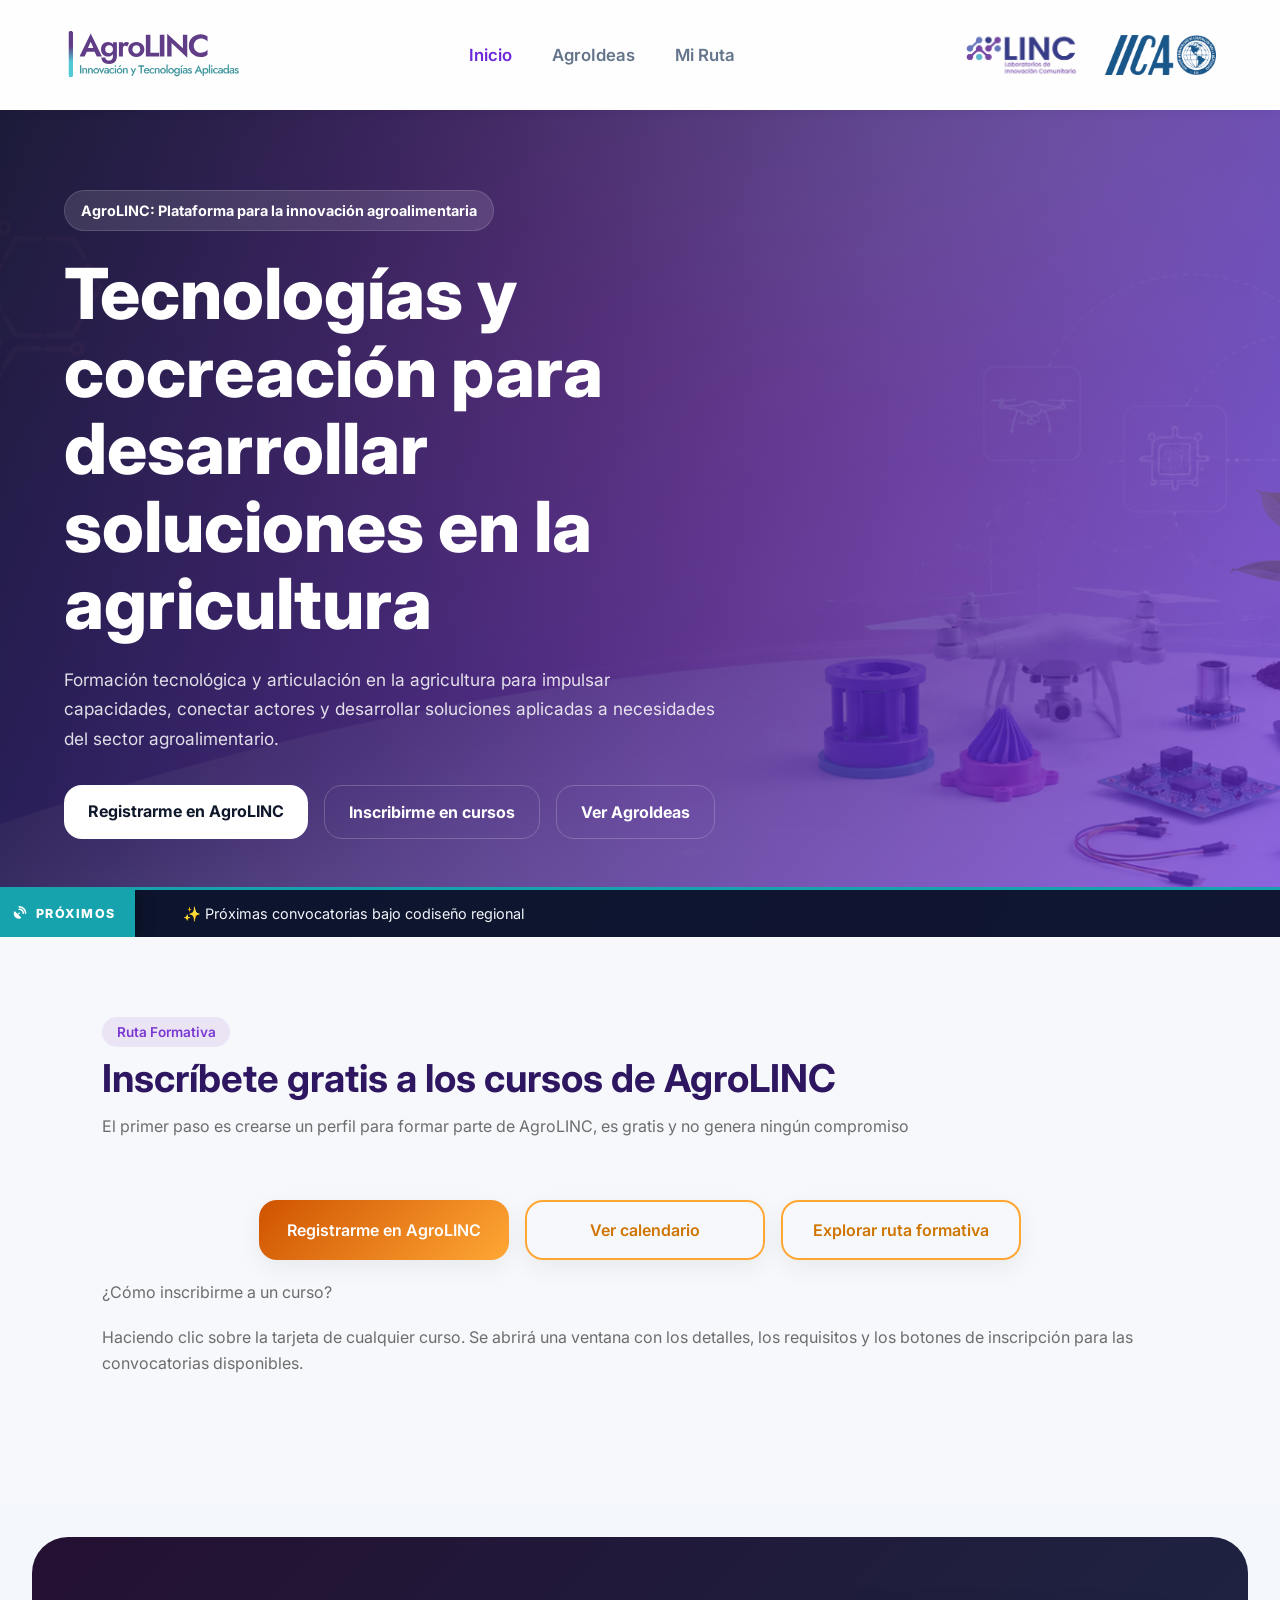
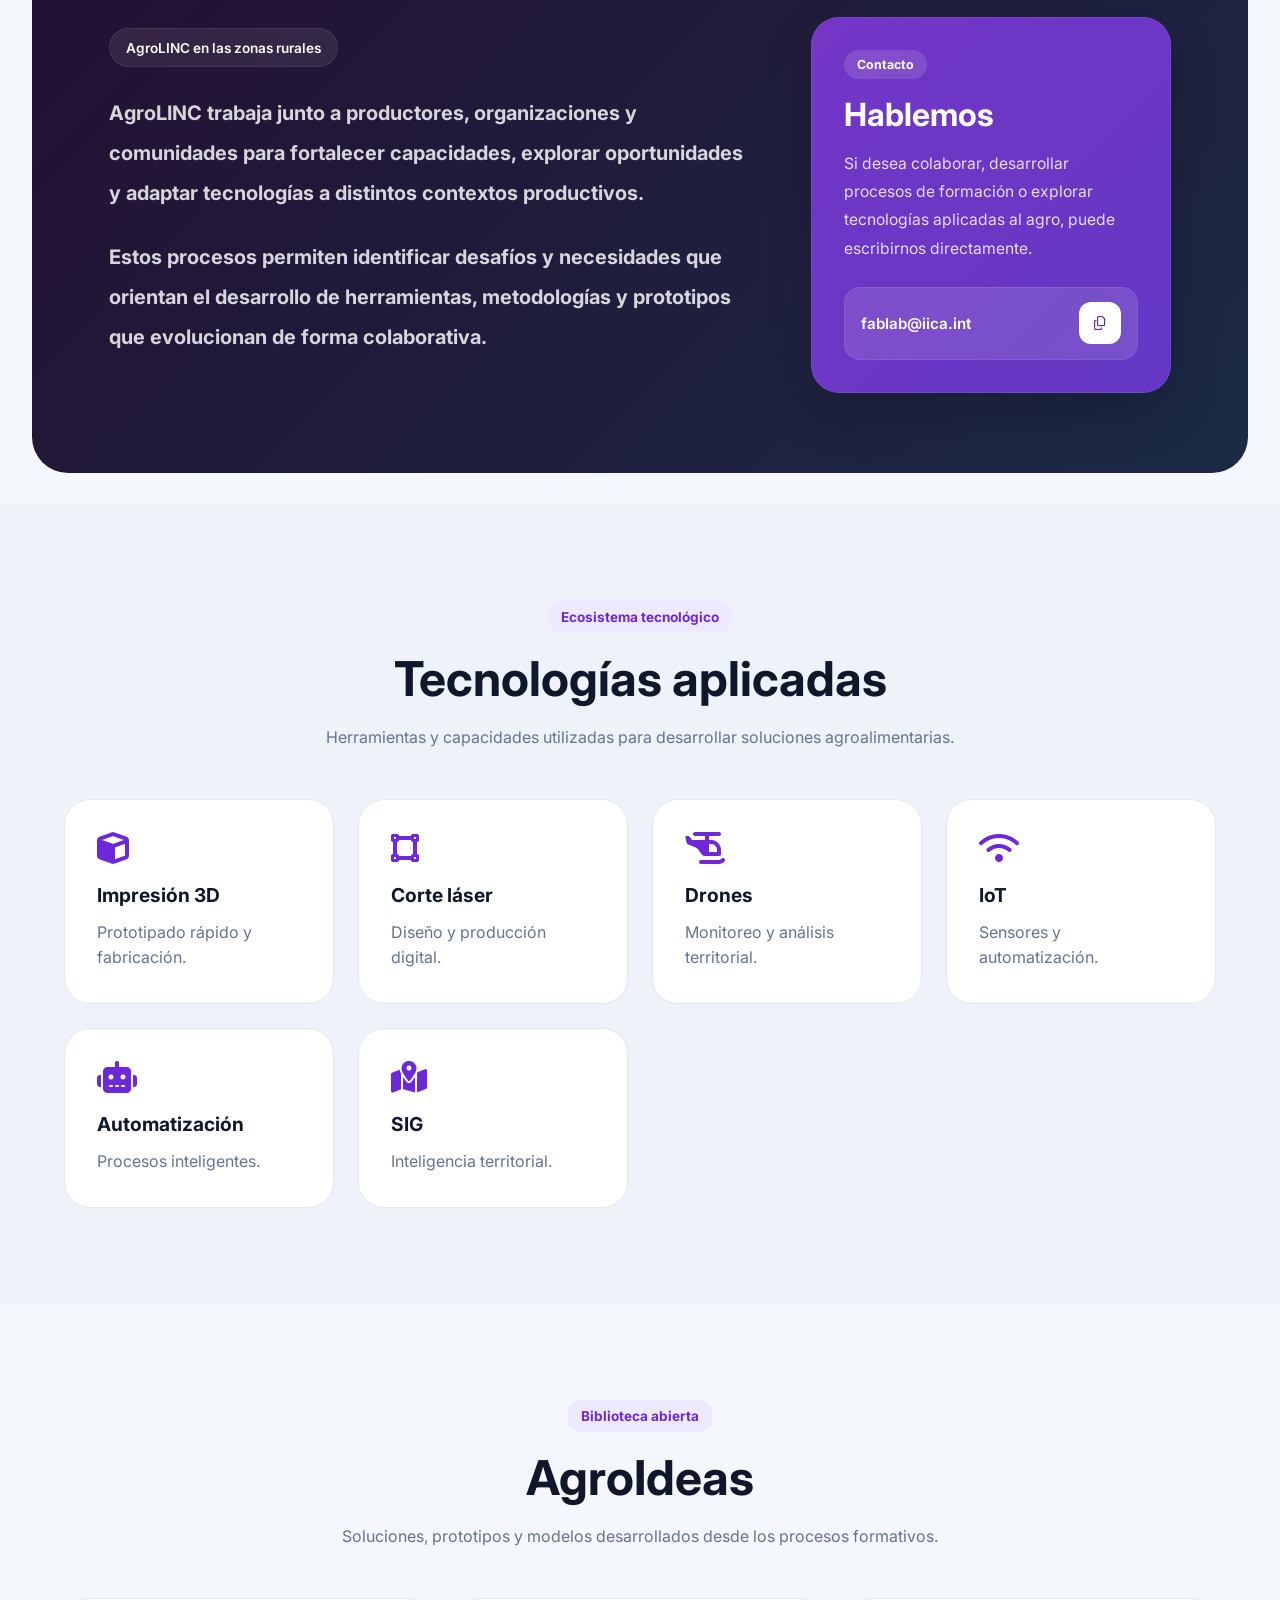
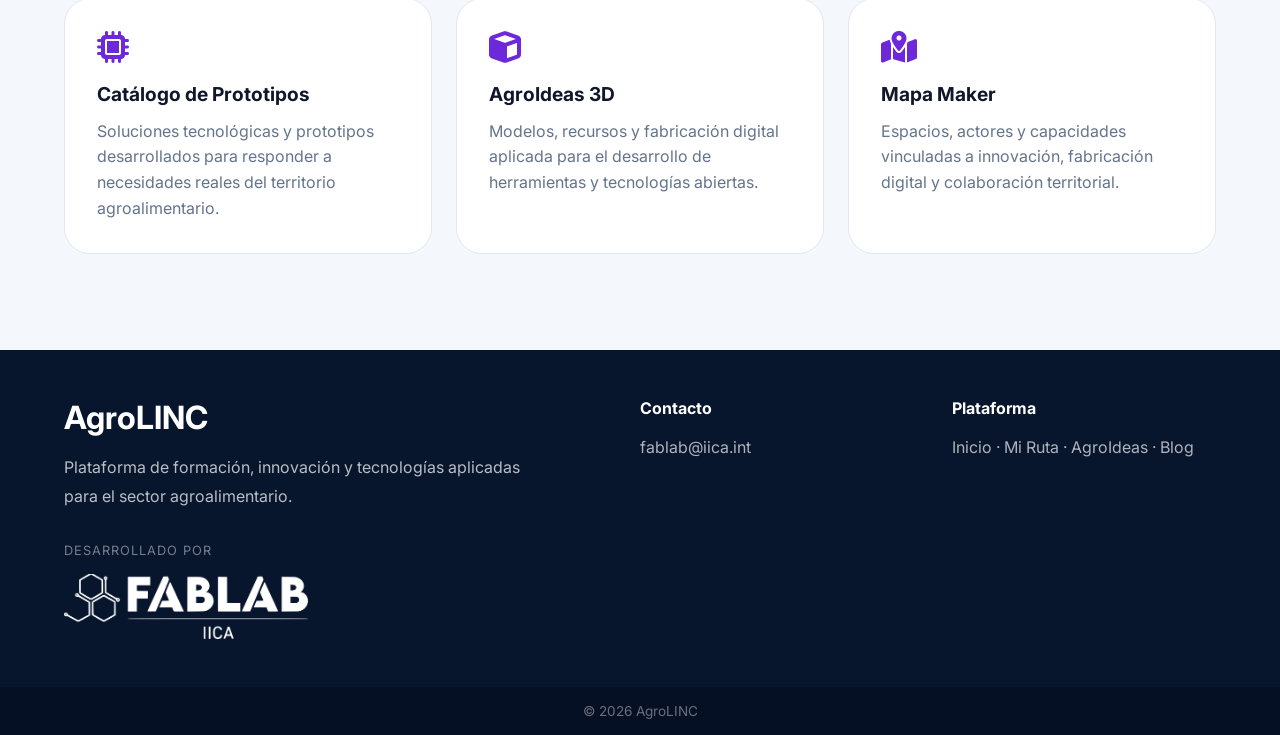
==== index.html @ a11ca74d "Add files via upload" ====
<!DOCTYPE html>
<html lang="es">
  <head>
    <meta charset="UTF-8" />
    <meta name="viewport" content="width=device-width, initial-scale=1.0" />
    
    <title>AgroLINC | Plataforma de Innovación y Tecnologías Aplicadas – IICA</title>
    <meta name="description" content="AgroLINC es una plataforma enfocada en innovación, agricultura digital y gestión del conocimiento para el sector agroalimentario.">
    <link rel="canonical" href="https://fablabiica.github.io/AgroLINC/">
  
    <script type="application/ld+json">
    {
      "@context": "https://schema.org",
      "@type": "WebSite",
      "name": "AgroLINC",
      "alternateName": ["AgroLINC IICA", "Agrolinc"],
      "url": "https://fablabiica.github.io/AgroLINC/"
    }
    </script>
  
    <script type="application/ld+json">
    {
      "@context": "https://schema.org",
      "@type": "Organization",
      "name": "AgroLINC",
      "url": "https://fablabiica.github.io/AgroLINC/",
      "logo": "https://fablabiica.github.io/AgroLINC/assets/icons/favicon-512.png",
      "description": "Plataforma de Innovación y Agricultura Digital"
    }
    </script>
  
    <link rel="icon" href="./favicon.ico" sizes="any">
    <link rel="shortcut icon" href="./favicon.ico" type="image/x-icon">
    
    <link rel="icon" type="image/png" sizes="48x48" href="./assets/icons/favicon-192.png"> 
    <link rel="icon" type="image/png" sizes="192x192" href="./assets/icons/favicon-192.png">
    <link rel="icon" type="image/png" sizes="512x512" href="./assets/icons/favicon-512.png">
    <link rel="icon" type="image/svg+xml" href="./assets/icons/favicon.svg">
    
    <link rel="manifest" href="./manifest.json" />
    <meta name="application-name" content="AgroLINC">
    <meta itemprop="name" content="AgroLINC">
  
    <meta property="og:site_name" content="AgroLINC">
    <meta property="og:title" content="AgroLINC | Innovación y Tecnologías Aplicadas">
    <meta property="og:description" content="Plataforma para fortalecer capacidades e impulsar innovación agrícola.">
    <meta property="og:url" content="https://fablabiica.github.io/AgroLINC/">
    <meta property="og:type" content="website">
    
    <meta property="og:image" content="https://fablabiica.github.io/AgroLINC/assets/images/agrolinc.png">
    <meta property="og:image:type" content="image/png">
    <meta property="og:image:width" content="1200">
    <meta property="og:image:height" content="630">
  
    <link rel="preconnect" href="https://fonts.googleapis.com">
    <link rel="preconnect" href="https://fonts.gstatic.com" crossorigin>
    <link href="https://fonts.googleapis.com/css2?family=Inter:wght@400;500;600;700;800&display=swap" rel="stylesheet" />
    <link rel="stylesheet" href="https://cdnjs.cloudflare.com/ajax/libs/font-awesome/6.5.1/css/all.min.css" />
    <link rel="stylesheet" href="css/index.css" />
  </head>

<body>




<!-- HEADER -->
<header class="topbar">

  <div class="logo-wrap">
    <img
      src="assets/images/agrolinc.svg"
      alt="AgroLINC"
      class="institution-logo agrolinc-logo"
    >
  </div>

  <button class="menu-toggle" id="menuToggle" aria-label="Abrir menú">
    <span></span>
    <span></span>
    <span></span>
  </button>

  <nav class="nav" id="mainNav">
    <a href="#" class="active">Inicio</a>
    <a href="./agroideas.html">AgroIdeas</a>
    <a href="./ruta.html" >Mi Ruta</a>
    
  </nav>

  <div class="institution-right">
    <a href="https://www.micitt.go.cr/micitt/laboratorios-de-innovacion-comunitaria" target="_blank" rel="noopener noreferrer">
      <img
        src="assets/images/micitt.png"
        alt="Laboratorios LINC"
        class="institution-logo linc-logo"
      >
    </a>
    <a href="https://iica.int/es/" target="_blank" rel="noopener noreferrer">
      <img
        src="assets/images/iica-azul.png"
        alt="IICA"
        class="institution-logo iica-logo"
      >
    </a>
    
  </div>

</header>
  <!-- HERO -->
  <section class="hero">
  
    <div class="hero-overlay"></div>
  
    <div class="hero-grid">
  
      <div class="hero-content">
        <span class="hero-tag">
          AgroLINC: Plataforma para la innovación agroalimentaria
        </span>
        <h1>
          Tecnologías y cocreación para desarrollar soluciones en la agricultura
        </h1>
        <p>
          Formación tecnológica y articulación en la agricultura para impulsar capacidades, conectar actores y desarrollar soluciones aplicadas a necesidades del sector agroalimentario.
        </p>
  
        <div class="hero-actions">
          <a href="https://forms.gle/3hsVm6HF35N531JG7" class="primary-btn">
            Registrarme en AgroLINC
          </a>
          <a href="#Inscripcion" class="secondary-btn">
            Inscribirme en cursos
          </a>
          <a href="./agroideas.html" class="secondary-btn">
            Ver AgroIdeas
          </a>
        </div>
      </div>
  
      <div class="hero-panel" id="kpiContainer">
        </div>
  
    </div> 
    <div class="courses-ticker-wrap">
     <!-- Reemplaza el ticker-title viejo por este -->
      <div class="ticker-title">
        <i class="fa-solid fa-satellite-dish fa-pulse"></i> <span>Próximos</span>
      </div>
      <div class="ticker-track" id="tickerTrack">
        </div>
    </div>
  
  </section> 

  
 <!-- =========================================
     RUTA FORMATIVA | AgroLINC
========================================= -->

<section class="learning-path">

  <div class="path-header" id="Inscripcion">

    <span class="section-tag">
      Ruta Formativa
    </span>

    <h2>
      Inscríbete gratis a los cursos de AgroLINC
    </h2>

    <p>
      El primer paso es crearse un perfil para formar parte de AgroLINC, es gratis y no genera ningún compromiso
    </p>

    
<br>
<div class="acciones">
  <a
    href="https://forms.gle/3hsVm6HF35N531JG7"
    class="agrolinc-card-link agrolinc-card-link--principal"
    target="_blank"
  >
    Registrarme en AgroLINC
  </a>

  <a
    href="#"
    id="btnCalendario"
    data-img="assets/images/calendario.jpg"
    class="agrolinc-card-link"
  >
    Ver calendario
  </a>

  <a
    href="#"
    id="btnRuta"
    data-img="assets/images/ruta.jpg"
    class="agrolinc-card-link"
  >
    Explorar ruta formativa
  </a>
</div>
    <br>
    <p>
      ¿Cómo inscribirme a un curso? 
    </p>

    <br>

    <p>
      Haciendo clic sobre la tarjeta de cualquier curso. Se abrirá una ventana con los detalles, los requisitos y los botones de inscripción para las convocatorias disponibles.
    </p>

  </div>

  <!-- GRID -->
  <div
    class="path-grid"
    id="pathGrid"
  ></div>

</section>

<!-- =========================================
     MODAL
========================================= -->

<div
  class="course-modal"
  id="courseModal"
>

  <div class="modal-overlay"></div>

  <div class="modal-content">

    <button
      class="modal-close"
      id="closeModal"
    >
      <i class="fa-solid fa-xmark"></i>
    </button>

    <span
      class="modal-stage"
      id="modalStage"
    >
      Etapa 1
    </span>

    <h3 id="modalTitle">
      Curso
    </h3>

    <p
      class="modal-description"
      id="modalDescription"
    >
      Descripción del curso
    </p>

  </div>

</div>
  <!-- CONEXIÓN -->

  <div class="routes-connection">

    <div class="connection-layout">
  
      <!-- TEXTO -->
      <div class="connection-content">
  
        <span class="connection-badge">
          AgroLINC en las zonas rurales
        </span>
  
        <h2>
          AgroLINC trabaja junto a productores,
          organizaciones y comunidades para
          fortalecer capacidades, explorar
          oportunidades y adaptar tecnologías
          a distintos contextos productivos.
        </h2>
  
        <h2>
          Estos procesos permiten identificar
          desafíos y necesidades que orientan
          el desarrollo de herramientas,
          metodologías y prototipos que
          evolucionan de forma colaborativa.
        </h2>
  
      </div>
  
      <!-- CONTACTO -->
      <div class="contact-card">
  
        <span class="contact-label">
          Contacto
        </span>
  
        <h3>
          Hablemos
        </h3>
  
        <p>
          Si desea colaborar, desarrollar
          procesos de formación o explorar
          tecnologías aplicadas al agro,
          puede escribirnos directamente.
        </p>
  
        <div class="copy-mail">
  
          <span id="mailText">
            fablab@iica.int
          </span>
  
          <button
            class="copy-btn"
            id="copyBtn"
          >
            <i class="fa-regular fa-copy"></i>
          </button>
  
        </div>
  
      </div>
  
    </div>
  
  </div>

</section>

  <!-- TECNOLOGIAS -->
  <section class="section alt-section">

    <div class="section-title">

      <span class="section-badge">
        Ecosistema tecnológico
      </span>

      <h2>
        Tecnologías aplicadas
      </h2>

      <p>
        Herramientas y capacidades utilizadas para
        desarrollar soluciones agroalimentarias.
      </p>

    </div>

    <div class="tech-grid">

      <div class="tech-card">

        <i class="fa-solid fa-cube"></i>

        <h4>Impresión 3D</h4>

        <p>
          Prototipado rápido y fabricación.
        </p>

      </div>

      <div class="tech-card">

        <i class="fa-solid fa-vector-square"></i>

        <h4>Corte láser</h4>

        <p>
          Diseño y producción digital.
        </p>

      </div>

      <div class="tech-card">

        <i class="fa-solid fa-helicopter"></i>

        <h4>Drones</h4>

        <p>
          Monitoreo y análisis territorial.
        </p>

      </div>

      <div class="tech-card">

        <i class="fa-solid fa-wifi"></i>

        <h4>IoT</h4>

        <p>
          Sensores y automatización.
        </p>

      </div>

      <div class="tech-card">

        <i class="fa-solid fa-robot"></i>

        <h4>Automatización</h4>

        <p>
          Procesos inteligentes.
        </p>

      </div>

      <div class="tech-card">

        <i class="fa-solid fa-map-location-dot"></i>

        <h4>SIG</h4>

        <p>
          Inteligencia territorial.
        </p>

      </div>

    </div>

  </section>

  <!-- AGROIDEAS -->
  <section class="section" id="ideas">

    <div class="section-title">

      <span class="section-badge">
        Biblioteca abierta
      </span>

      <h2>
        AgroIdeas
      </h2>

      <p>
        Soluciones, prototipos y modelos
        desarrollados desde los procesos formativos.
      </p>

    </div>

    

    <div class="tech-grid">

      <div class="tech-card">

        <i class="fa-solid fa-microchip"></i>
  
        <h4>Catálogo de Prototipos</h4>
  
        <p>
          Soluciones tecnológicas y prototipos desarrollados para responder a necesidades reales del territorio agroalimentario.
        </p>
  
      </div>

      <div class="tech-grid">

        <div class="tech-card">
  
          <i class="fa-solid fa-cube"></i>
    
          <h4>AgroIdeas 3D</h4>
    
          <p>
            Modelos, recursos y fabricación digital aplicada para el desarrollo de herramientas y tecnologías abiertas.
          </p>
    
        </div>
  
      </div>

      <div class="tech-grid">

        <div class="tech-card">
  
          <i class="fa-solid fa-map-location-dot"></i>
    
          <h4>Mapa Maker</h4>
    
          <p>
            Espacios, actores y capacidades vinculadas a innovación, fabricación digital y colaboración territorial.
          </p>
    
        </div>
  
      </div>

    </div>

  </section>

  <!-- TERRITORIO -->
  <!-- <section class="section alt-section" id="territorio">

    <div class="territory-box">

      <div class="territory-content">

        <span class="section-badge">
          Territorio conectado
        </span>

        <h2>
          Innovación conectada
          al territorio
        </h2>

        <p>
          AgroLINC integra formación,
          tecnología y oportunidades
          reales para fortalecer capacidades
          locales y procesos de innovación.
        </p>

      </div>

      <div class="territory-visual">

        <div class="node node-1"></div>
        <div class="node node-2"></div>
        <div class="node node-3"></div>

      </div>

    </div>

  </section> -->

  <!-- FOOTER -->
  <footer class="footer">

    <div class="footer-brand">
  
      <h3>
        AgroLINC
      </h3>
  
      <p>
        Plataforma de formación, innovación y tecnologías aplicadas para el sector agroalimentario.
      </p>
  
      <div class="footer-institution">
  
        <span>
          Desarrollado por
        </span>
  
        <div class="footer-logos">
  
          <img style="height: 65px;"
            src="assets/images/fablab.png"
            alt="FabLab"
          >
  
          
  
        </div>
  
      </div>
  
    </div>
  
    <div class="footer-col">
  
      <strong>
        Contacto
      </strong>
  
      <p>
        fablab@iica.int
      </p>
  
    </div>
  
    <div class="footer-col">
  
      <strong>
        Plataforma
      </strong>
  
      <p>
        Inicio · Mi Ruta · AgroIdeas · Blog
      </p>
  
    </div>
  
  </footer>
  
  <div class="footer-bottom">
  
    © 2026 AgroLINC
  
  </div>
  <script src="js/data.js"></script>
  <script src="js/index.js"></script>
</body>
</html>
---- css/index.css ----
/* =========================================================
   1. ROOT, RESETS & VARIABLES GLOBALES
========================================================= */
:root {
  --primary: #6d28d9;
  --primary-dark: #581c87;
  --accent: #06b6d4;
  --success: #10b981;
  --bg: #f4f7fb;
  --surface: #ffffff;
  --surface-2: #f8fafc;
  --text: #0f172a;
  --muted: #64748b;
  --border: #e2e8f0;
  --shadow: 0 10px 30px rgba(15, 23, 42, .06);
}

* {
  margin: 0;
  padding: 0;
  box-sizing: border-box;
}

html {
  scroll-behavior: smooth;
  scroll-padding-top: 7rem; 
  /* overflow-x: hidden; */
}

body {
  font-family: 'Inter', sans-serif;
  background: var(--bg);
  color: var(--text);
  /* overflow-x: hidden; */
}

img {
  max-width: 100%;
  display: block;
}

button, input, select, textarea {
  font-family: inherit;
}

/* =========================================================
   2. COMPONENTES ESTRUCTURALES Y BOTONES
========================================================= */
.section {
  padding: 6rem 5%;
}

.alt-section {
  background: #eef3fa;
}

.section-title {
  max-width: 760px;
  margin: 0 auto 3rem;
  text-align: center;
}

.section-title h2 {
  font-size: 3rem;
  margin-bottom: 1rem;
}

.section-title p {
  color: var(--muted);
  line-height: 1.7;
}

.section-badge {
  display: inline-block;
  background: #ede9fe;
  color: var(--primary);
  padding: .5rem .9rem;
  border-radius: 999px;
  font-size: .85rem;
  font-weight: 700;
  margin-bottom: 1rem;
}

.section-tag {
  display: inline-flex;
  align-items: center;
  gap: .5rem;
  padding: .45rem .9rem;
  border-radius: 999px;
  background: rgba(115, 54, 185, .1);
  color: #7a38d1;
  font-size: .85rem;
  font-weight: 600;
}

.primary-btn, .secondary-btn {
  text-decoration: none;
  padding: 1rem 1.5rem;
  border-radius: 18px;
  font-weight: 700;
  transition: .25s ease;
  border: none;
  cursor: pointer;
}

.primary-btn {
  background: white;
  color: var(--text);
}

.secondary-btn {
  border: 1px solid rgba(255, 255, 255, .2);
  color: white;
}

.primary-btn:hover, .secondary-btn:hover {
  transform: translateY(-3px);
}

.acciones {
  display: flex;
  flex-wrap: wrap;
  gap: 16px;
  justify-content: center;
  margin-top: 40px;
}

.agrolinc-card-link {
  display: inline-flex;
  align-items: center;
  justify-content: center;
  min-width: 240px;
  padding: 18px 28px;
  background: transparent;
  color: #cf7500;
  text-decoration: none;
  font-weight: 600;
  border-radius: 18px;
  border: 2px solid #ffa735;
  box-shadow: 0 8px 24px rgba(0,0,0,.06);
  transition: transform .2s ease, box-shadow .2s ease, border-color .2s ease;
}

.agrolinc-card-link:hover {
  transform: translateY(-3px);
  box-shadow: 0 14px 34px rgba(88,28,135,.14);
  border-color: #cf5300;
}

.agrolinc-card-link--principal {
  background: linear-gradient(135deg, #cf5300, #ffa735);
  color: white;
  border: none;
}

.agrolinc-card-link--principal:hover {
  box-shadow: 0 18px 40px rgba(88,28,135,.28);
}

/* =========================================================
   3. BARRA INSTITUCIONAL Y NAVEGACIÓN EN CABECERA
========================================================= */
.institution-bar {
  height: 57px;
  background: rgba(255,255,255,.96);
  border-bottom: 1px solid rgba(15,23,42,.08);
  display: flex;
  justify-content: flex-end;
  align-items: center;
  padding: 0 5%;
}



/* =========================================================
   TOPBAR STICKY (NAVEGACIÓN FIJA)
========================================================= */
.topbar {
  position: sticky;
  top: 0;
  z-index: 500;
  height: 110px;
  display: flex;
  justify-content: space-between;
  align-items: center;
  padding: 0 5%;
  background: rgba(255, 255, 255, 0.88);
  backdrop-filter: blur(18px);
  -webkit-backdrop-filter: blur(18px); /* Soporte para Safari */
  box-shadow: 0 2px 10px rgba(0,0,0,0.05);
}

.logo-wrap {
  display: flex;
  align-items: center;
  gap: 1rem;
}

.institution-logo {
  height: auto;
  max-height: 55px; 
  object-fit: contain;
  opacity: .9;
  transition: .25s;
}

.institution-logo:hover { opacity: 1; }
.agrolinc-logo { max-height: 65px; }
.linc-logo { max-height: 67px; }
.iica-logo { max-height: 40px; }

.institution-right {
  display: flex;
  align-items: center;
  gap: 1.5rem;
}

.institution-divider {
  width: 1px;
  height: 35px;
  background-color: #cbd5e1;
}

.nav {
  display: flex;
  gap: 2.5rem;
}

.nav a {
  text-decoration: none;
  color: #64748b;
  font-weight: 600;
  font-size: 1.05rem;
  transition: .25s;
}

.nav a:hover, .nav a.active {
  color: #6d28d9;
}

.menu-toggle {
  display: none;
  flex-direction: column;
  justify-content: space-between;
  width: 30px;
  height: 21px;
  background: transparent;
  border: none;
  cursor: pointer;
  padding: 0;
  z-index: 600;
}

.menu-toggle span {
  width: 100%;
  height: 3px;
  background-color: #1e293b;
  border-radius: 4px;
  transition: all 0.3s ease;
}

.menu-toggle.open span:nth-child(1) { transform: translateY(9px) rotate(45deg); }
.menu-toggle.open span:nth-child(2) { opacity: 0; }
.menu-toggle.open span:nth-child(3) { transform: translateY(-9px) rotate(-45deg); }

/* =========================================================
   4. SECCIÓN HERO (PORTADA PRINCIPAL Y DINAMISMOS)
========================================================= */
.hero, .dashboard-hero {
  position: relative;
  overflow: hidden;
  background-image: url("../assets/images/hero.png");
  background-size: cover;
  background-position: center;
}

.hero-overlay, .dashboard-overlay {
  position: absolute;
  inset: 0;
  background: linear-gradient(120deg, rgba(15, 23, 42, .88), rgba(109, 40, 217, .68));
}

.hero {
  min-height: 85vh;
  display: flex;
  flex-direction: column; 
  justify-content: center;
  padding: 5rem 5% 0 5%; 
}

.hero-grid {
  position: relative;
  z-index: 2;
  width: 100%;
  display: grid;
  grid-template-columns: 1.2fr .8fr;
  gap: 4rem;
  align-items: center;
  flex: 1; 
  padding-bottom: 3rem;
}

.hero-content {
  position: relative;
  z-index: 2;
}

.hero-tag {
  display: inline-flex;
  align-items: center;
  padding: .7rem 1rem;
  border-radius: 999px;
  background: rgba(255, 255, 255, .12);
  border: 1px solid rgba(255, 255, 255, .14);
  color: white;
  font-size: .9rem;
  font-weight: 700;
  margin-bottom: 1.5rem;
}

.hero h1 {
  font-size: clamp(2.2rem, 5.5vw, 4.5rem);
  line-height: 1.1;
  margin-bottom: 1.4rem;
  color: white;
  font-weight: 800;
}

.hero p {
  color: rgba(255, 255, 255, .85);
  font-size: 1.08rem;
  line-height: 1.7;
  max-width: 700px;
}

.hero-actions {
  display: flex;
  gap: 1rem;
  margin-top: 2rem;
}

/* KPIs Interactivos (Hero Panel) - Efecto Cascada */
.hero-panel {
  position: relative;
  z-index: 2;
  display: flex;
  flex-direction: column;
  gap: 1.2rem;
}

.metric-card {
  display: flex;
  align-items: center;
  gap: 1rem;
  padding: 1.4rem;
  border-radius: 24px;
  background: rgba(255, 255, 255, .12);
  backdrop-filter: blur(14px);
  border: 1px solid rgba(255, 255, 255, .14);
  animation: kpiFadeUp 0.6s cubic-bezier(0.16, 1, 0.3, 1) both;
  transition: transform 0.4s cubic-bezier(0.175, 0.885, 0.32, 1.275), box-shadow 0.4s ease, background-color 0.3s ease;
  cursor: default;
}

.hero-panel .metric-card:nth-child(1) { animation-delay: 0.2s; }
.hero-panel .metric-card:nth-child(2) { animation-delay: 0.4s; }
.hero-panel .metric-card:nth-child(3) { animation-delay: 0.6s; }
.hero-panel .metric-card:nth-child(4) { animation-delay: 0.8s; }
.hero-panel .metric-card:nth-child(5) { animation-delay: 1.0s; }
.hero-panel .metric-card:nth-child(6) { animation-delay: 1.2s; }

.metric-card:hover {
  transform: translateY(-6px) scale(1.03);
  background-color: rgba(255, 255, 255, 0.2);
  box-shadow: 0 15px 35px rgba(0, 0, 0, 0.25), 0 0 15px rgba(17, 199, 199, 0.3);
}

.metric-icon {
  width: 58px;
  height: 58px;
  border-radius: 18px;
  background: linear-gradient(135deg, rgba(255, 255, 255, .2), rgba(255, 255, 255, .08));
  display: flex;
  align-items: center;
  justify-content: center;
  color: white;
  font-size: 1.3rem;
  transition: transform 0.35s cubic-bezier(0.175, 0.885, 0.32, 1.275);
}

.metric-card:hover .metric-icon {
  transform: scale(1.15) rotate(5deg);
}

.metric-card strong {
  display: block;
  color: white;
  font-size: 1.8rem;
}

.metric-card span {
  color: rgba(255, 255, 255, .8);
}

@keyframes kpiFadeUp {
  from { 
    opacity: 0; 
    transform: translateY(25px);
  }
  to { 
    opacity: 1; 
    transform: translateY(0); 
  }
}

/* =========================================================
   5. FRANJA MÓVIL DE CONVOCATORIAS (TICKER)
========================================================= */
.courses-ticker-wrap {
  width: auto;
  margin-left: -6%;           
  margin-right: -6%;          
  margin-top: auto;             
  background: rgba(11, 19, 43, 0.96);
  backdrop-filter: blur(10px);
  border-top: 3px solid #17a3ad;
  height: 50px;
  display: flex;
  align-items: center;
  overflow: hidden;
  z-index: 30;
  position: relative; 
}

.ticker-title {
  background: #17a3ad;
  color: #ffffff;
  padding: 0 1.2rem;
  height: 100%;
  display: flex;
  align-items: center;
  gap: 0.5rem;                  
  font-weight: 800;
  font-size: 0.78rem;
  text-transform: uppercase;
  letter-spacing: 1.5px;
  z-index: 40;
  box-shadow: 4px 0 15px rgba(0, 0, 0, 0.3);
  white-space: nowrap;
}

.ticker-action-btn {
  margin-left: 0.8rem;
  background: rgba(17, 199, 199, 0.15);
  border: 1px solid #17a3ad;
  color: #17a3ad;
  padding: 0.2rem 0.6rem;
  border-radius: 6px;
  font-size: 0.7rem;
  font-weight: 700;
  text-decoration: none;
  transition: all 0.2s ease;
}

.ticker-action-btn:hover {
  background: #17a3ad;
  color: #0f1229;
  box-shadow: 0 0 10px rgba(17, 199, 199, 0.4);
}

.ticker-track {
  display: flex;
  width: 100%;
  height: 100%;
  align-items: center;
}

.ticker-content-loop {
  display: flex;
  align-items: center;
  white-space: nowrap;
  animation: marqueeContinuous 40s linear infinite; 
}

.courses-ticker-wrap:hover .ticker-content-loop {
  animation-play-state: paused;
}

.ticker-item {
  display: inline-flex;
  align-items: center;
  padding: 0 3rem;
  color: #f1f5f9;
  font-size: 0.9rem;
}

.ticker-badge {
  font-size: 0.7rem;
  font-weight: 800;
  padding: 0.25rem 0.65rem;
  border-radius: 4px;
  margin-right: 0.9rem;
  letter-spacing: 0.5px;
}

.ticker-badge.status-open { background: #159463; color: #ffffff; }
.ticker-badge.status-danger { background: #df6706; color: #ffffff; }
.ticker-badge.status-alert { background: #808080; color: #ffffff; }

.ticker-course-name {
  color: #ffffff;
  font-weight: 600;
  letter-spacing: 0.3px;
}

.ticker-separator {
  margin: 0 1.25rem;
  color: rgba(255, 255, 255, 0.25);
}

.ticker-slots {
  color: #cbd5e1;
  font-size: 0.85rem;
  display: inline-flex;
  align-items: center;
  gap: 0.35rem;
}

@keyframes marqueeContinuous {
  0% { transform: translate3d(0, 0, 0); }
  100% { transform: translate3d(-100%, 0, 0); }
}

/* Search Box */
.search-box {
  display: flex;
  gap: 1rem;
  margin-top: 2rem;
  max-width: 700px;
}

.search-box input {
  flex: 1;
  border: none;
  outline: none;
  padding: 1rem 1.2rem;
  border-radius: 18px;
  font-size: 1rem;
  box-shadow: var(--shadow);
}

.search-box button {
  border: none;
  background: var(--primary);
  color: white;
  padding: 1rem 1.4rem;
  border-radius: 18px;
  font-weight: 700;
  cursor: pointer;
  transition: .25s ease;
}

.search-box button:hover {
  background: var(--primary-dark);
  transform: translateY(-2px);
}

/* =========================================================
   6. LÓGICA DE RUTAS FORMATIVAS (ROUTES DESIGN)
========================================================= */
.routes-layout {
  margin: 3rem auto 0;
  display: flex;
  flex-direction: column;
  gap: 1.5rem;
}

.route-block {
  display: grid;
  grid-template-columns: 280px 1fr;
  overflow: hidden;
  border-radius: 32px;
  background: white;
  border: 1px solid #e2e8f0;
  box-shadow: 0 10px 30px rgba(15,23,42,.05);
  transition: .3s ease;
}

.route-block:hover {
  transform: translateY(-4px);
  box-shadow: 0 20px 50px rgba(15,23,42,.08);
}

.route-side {
  position: relative;
  padding: 2.5rem 2rem;
  display: flex;
  flex-direction: column;
  justify-content: center;
  align-items: flex-start;
  gap: 1rem;
  color: white;
}

.technical-side { background: linear-gradient(180deg, #562e6b, #44266d, #255995); }
.territorial-side { background: linear-gradient(180deg, #122d12, #1c482d, #6b6f26); }

.route-side i { font-size: 2.5rem; opacity: .95; }
.route-side span { font-size: 1.5rem; font-weight: 800; line-height: 1.1; }

.route-main {
  padding: 2.5rem;
  display: flex;
  flex-direction: column;
  justify-content: center;
}

.route-main h3 { font-size: 2rem; margin-bottom: 1rem; color: #0f172a; }
.route-main p { color: #64748b; line-height: 1.9; font-size: 1rem; max-width: 760px; }

.route-tags {
  display: flex;
  flex-wrap: wrap;
  gap: .8rem;
  margin-top: 2rem;
}

.route-tags span {
  padding: .7rem 1rem;
  border-radius: 999px;
  background: #f8fafc;
  border: 1px solid #e2e8f0;
  color: #334155;
  font-size: .9rem;
  font-weight: 600;
}

.route-connector {
  position: relative;
  height: 70px;
  display: flex;
  align-items: center;
  justify-content: center;
}

.connector-line {
  position: absolute;
  width: 2px;
  height: 100%;
  background: linear-gradient(180deg, rgba(109,40,217,.25), rgba(34,197,94,.25));
}

.connector-center {
  position: relative;
  z-index: 2;
  width: 58px;
  height: 58px;
  border-radius: 50%;
  background: white;
  border: 1px solid #e2e8f0;
  display: flex;
  align-items: center;
  justify-content: center;
  box-shadow: 0 10px 25px rgba(15,23,42,.08);
}

.connector-center i { color: var(--primary); font-size: 1.1rem; }

.routes-connection {
  position: relative;
  margin: 2rem;
  padding: 5rem 6%;
  border-radius: 36px;
  overflow: hidden;
  background: linear-gradient(135deg, #241032, #1b2a46);
}

.connection-layout {
  position: relative;
  z-index: 2;
  display: grid;
  grid-template-columns: minmax(0, 1fr) 360px;
  gap: 4rem;
  align-items: center;
}

.connection-content { max-width: 760px; }

.connection-badge {
  display: inline-flex;
  align-items: center;
  padding: .65rem 1rem;
  border-radius: 999px;
  background: rgba(255,255,255,.08);
  border: 1px solid rgba(255,255,255,.08);
  color: white;
  font-size: .85rem;
  font-weight: 600;
  margin-bottom: 1.6rem;
}

.connection-content h2 {
  color: rgba(255,255,255,.82);
  font-size: 1.25rem;
  line-height: 2;
  margin-bottom: 1.5rem;
}

.tech-grid {
  display: grid;
  grid-template-columns: repeat(auto-fit, minmax(250px, 1fr));
  gap: 1.5rem;
}

.tech-card {
  background: white;
  border-radius: 26px;
  padding: 2rem;
  border: 1px solid var(--border);
  transition: .3s ease;
}

.tech-card:hover {
  transform: translateY(-6px);
  box-shadow: var(--shadow);
}

.tech-card i { font-size: 2rem; color: var(--primary); margin-bottom: 1.2rem; }
.tech-card h4 { margin-bottom: .8rem; font-size: 1.2rem; }
.tech-card p { color: var(--muted); line-height: 1.6; }

/* =========================================================
   7. RENDERIZADO DE CAMINOS DE APRENDIZAJE (LEARNING PATH)
========================================================= */
.learning-path {
  padding: 5rem 8%;
  background: #f7f8fc;
}

.path-header { margin-bottom: 3rem; }
.path-header h2 { font-size: 2.4rem; color: #2e1760; margin-top: .5rem; margin-bottom: .8rem; }
.path-header p { color: #6d6d6d; line-height: 1.6; }

.path-grid { display: flex; flex-direction: column; gap: 1.5rem; }
.path-stage { display: flex; flex-direction: column; gap: .8rem; }

.stage-title {
  margin: 0;
  font-size: .95rem;
  font-weight: 700;
  color: var(--primary);
  text-transform: uppercase;
  letter-spacing: .08em;
}

.path-row {
  display: grid;
  grid-template-columns: repeat(auto-fit, minmax(280px, 1fr));
  gap: 1rem;
}

.course-node {
  width: 100%;
  min-height: 110px;
  position: relative;
  border: none;
  background: #5b2ca0;
  color: white;
  padding: 1.4rem;
  border-radius: 22px;
  text-align: center;
  cursor: pointer;
  transition: transform .25s ease, box-shadow .25s ease;
  box-shadow: 0 10px 25px rgba(90,44,160,.18);
}

.course-node:hover {
  transform: translateY(-5px);
  box-shadow: 0 18px 35px rgba(90, 44, 160, .25);
}

.course-node::before {
  content: "";
  position: absolute;
  inset: 0;
  border-radius: inherit;
  background: radial-gradient(circle at top right, rgba(255,255,255,.18), transparent 40%);
}

.course-node small { display: block; opacity: .8; margin-bottom: .4rem; font-size: .8rem; }
.course-node strong { display: block; font-size: 1rem; line-height: 1.4; }
.course-node p { color: rgb(210, 210, 210); }

/* =========================================================
   8. DASHBOARD / ARQUITECTURA DE PERFIL DE USUARIO
========================================================= */
.dashboard-hero {
  min-height: 48vh;
  display: flex;
  align-items: center;
  justify-content: center;
  padding: 4rem 2rem;
  margin-bottom: 2rem;
}

.dashboard-content { position: relative; z-index: 2; }
.dashboard-hero h1 { color: white; font-size: 3.6rem; line-height: 1.05; margin-bottom: 1.4rem; }
.dashboard-hero p { color: rgba(255, 255, 255, .85); font-size: 1.08rem; line-height: 1.7; max-width: 700px; }

.main-wrapper {
  max-width: 1400px;
  margin: -70px auto 0;
  padding: 0 2rem 4rem;
  display: grid;
  grid-template-columns: 340px 1fr;
  gap: 2rem;
  position: relative;
  z-index: 5;
}

.profile-card, .courses-section {
  background: white;
  border-radius: 32px;
  padding: 2rem;
  box-shadow: var(--shadow);
}

.profile-top { display: flex; gap: 1rem; align-items: center; }

.profile-avatar {
  width: 84px;
  height: 84px;
  border-radius: 28px;
  background: linear-gradient(135deg, var(--primary), var(--accent));
  display: flex;
  align-items: center;
  justify-content: center;
  color: white;
  font-size: 1.5rem;
  font-weight: 800;
}

.profile-label { color: var(--muted); font-size: .85rem; }
.progress-wrap { margin-top: 2rem; }
.progress-top { display: flex; justify-content: space-between; margin-bottom: .7rem; font-weight: 700; }

.progress-bar {
  height: 12px;
  border-radius: 999px;
  background: #e2e8f0;
  overflow: hidden;
}

.progress-fill {
  width: 0%;
  height: 100%;
  background: linear-gradient(90deg, var(--primary), var(--accent));
  transition: .5s ease;
}

.stats-grid { display: grid; grid-template-columns: 1fr 1fr; gap: 1rem; margin-top: 2rem; }
.mini-stat { background: #f8fafc; border: 1px solid var(--border); border-radius: 24px; padding: 1.3rem; text-align: center; }
.mini-stat strong { display: block; color: var(--primary); font-size: 2rem; }

.legend { display: flex; flex-direction: column; gap: 1rem; margin-top: 2rem; }
.legend-item { display: flex; align-items: center; gap: .8rem; color: var(--muted); }
.dot { width: 14px; height: 14px; border-radius: 50%; }
.completed-dot { background: var(--success); }
.available-dot { background: var(--primary); }
.locked-dot { background: #cbd5e1; }

.section-header { display: flex; justify-content: space-between; align-items: flex-end; gap: 2rem; margin-bottom: 2rem; }
.courses-grid { display: grid; grid-template-columns: repeat(auto-fit, minmax(260px, 1fr)); gap: 1.3rem; }

.course-card {
  background: white;
  border-radius: 26px;
  padding: 1.4rem;
  border: 1px solid var(--border);
  transition: .3s ease;
}

.course-card:hover { transform: translateY(-4px); box-shadow: var(--shadow); }
.course-top { display: flex; justify-content: space-between; align-items: center; margin-bottom: 1rem; }
.course-status { padding: .4rem .8rem; border-radius: 999px; font-size: .78rem; font-weight: 700; }

.course-card.completed { border-color: rgba(16, 185, 129, .2); background: linear-gradient(180deg, rgba(16, 185, 129, .05), white); }
.course-status.completed { background: rgba(16, 185, 129, .12); color: var(--success); }
.course-card.available { border-color: rgba(109, 40, 217, .2); }
.course-status.available { background: rgba(109, 40, 217, .12); color: var(--primary); }
.course-card.locked { opacity: .55; }
.course-status.locked { background: #f1f5f9; color: #64748b; }

/* =========================================================
   9. VISTA EXCLUSIVA DE AGROIDEAS
========================================================= */
.agroideas-page { background: linear-gradient(180deg, #f4f7fb 0%, #eef2ff 100%); }

.ideas-hero {
  position: relative;
  min-height: 62vh;
  display: flex;
  align-items: center;
  justify-content: center;
  padding: 7rem 5% 5rem;
  overflow: hidden;
  background: radial-gradient(circle at top left, rgba(91, 33, 182, .18), transparent 30%),
              radial-gradient(circle at bottom right, rgba(6, 182, 212, .16), transparent 35%),
              linear-gradient(135deg, #0f172a, #111827);
}

.ideas-hero::before {
  content: "";
  position: absolute;
  inset: 0;
  background-image: linear-gradient(rgba(255, 255, 255, .03) 1px, transparent 1px), linear-gradient(90deg, rgba(255, 255, 255, .03) 1px, transparent 1px);
  background-size: 42px 42px;
  opacity: .5;
}

.ideas-hero-content { position: relative; z-index: 2; width: 100%; max-width: 900px; text-align: center; }
.ideas-hero h1 { font-size: 4.5rem; line-height: 1; color: white; margin-bottom: 1.5rem; }
.ideas-hero p { max-width: 700px; margin: 0 auto; color: rgba(255, 255, 255, .78); font-size: 1.08rem; line-height: 1.8; }

.ideas-search { display: flex; gap: 1rem; max-width: 760px; margin: 2.5rem auto 0; }
.ideas-search-input { flex: 1; display: flex; align-items: center; gap: .9rem; padding: .4rem .5rem .4rem 1.2rem; border-radius: 22px; background: white; box-shadow: 0 12px 30px rgba(0, 0, 0, .18); }
.ideas-search-input input { flex: 1; border: none; outline: none; background: transparent; font-size: 1rem; padding: 1rem 0; }

#explorarBtn { border: none; padding: 1rem 1.5rem; border-radius: 22px; background: linear-gradient(135deg, var(--primary), var(--accent)); color: white; font-weight: 700; cursor: pointer; }
.ideas-tags { display: flex; flex-wrap: wrap; justify-content: center; gap: .8rem; margin-top: 2rem; margin-bottom: 2rem; }
.ideas-tags span { padding: .65rem 1rem; border-radius: 999px; background: rgba(255, 255, 255, .08); border: 1px solid rgba(255, 255, 255, .08); color: #dbe4f0; font-size: .9rem; font-weight: 600; }

.catalog-filters { display: flex; flex-wrap: wrap; gap: .8rem; margin-top: 2rem; justify-content: center; }
.filter-btn, .catalog-filter { border: none; padding: .9rem 1.3rem; border-radius: 14px; background: rgba(255,255,255,.12); color: white; font-weight: 700; cursor: pointer; transition: .25s ease; backdrop-filter: blur(10px); }
.filter-btn:hover, .catalog-filter:hover { transform: translateY(-2px); background: rgba(255,255,255,.2); }
.filter-btn.active, .catalog-filter.active { background: linear-gradient(135deg, var(--primary), var(--accent)); color: white; }

/* =========================================================
   1. ESTILOS BASE: SIDEBAR DE NAVEGACIÓN (ESCRITORIO)
========================================================= */
.ideas-explorer { 
  max-width: 1500px; 
  margin-top: -70px; 
  margin-inline: auto; 
  padding: 0 5% 5rem; 
  position: relative; 
  z-index: 10; 
  display: grid; 
  grid-template-columns: 300px 1fr; 
  gap: 2rem; 
}

.explorer-sidebar { 
  position: sticky; 
  top: 130px; 
  height: fit-content; 
  padding: 2rem; 
  border-radius: 30px; 
  background: white; 
  box-shadow: 0 20px 60px rgba(15, 23, 42, .08); 
  z-index: 400; /* Por debajo de la barra topbar */
}

.explorer-menu { 
  display: flex; 
  flex-direction: column; 
  gap: .8rem; 
  margin-top: 1.5rem; 
}

.explorer-link { 
  display: flex; 
  align-items: center; 
  gap: .9rem; 
  width: 100%; 
  border: none; 
  padding: 1rem 1.1rem; 
  border-radius: 18px; 
  background: #f8fafc; 
  color: #475569; 
  font-weight: 600; 
  cursor: pointer; 
  transition: .25s ease; 
  text-decoration: none;
}

.explorer-link.active { 
  background: linear-gradient(135deg, var(--primary), var(--accent)); 
  color: white; 
}

/* Componente de búsqueda interno (Escritorio) */
.sidebar-search-block { 
  margin-bottom: 1rem; 
}

.sidebar-search-wrapper { 
  position: relative; 
  display: flex; 
  align-items: center; 
}

.sidebar-search-wrapper .search-icon { 
  position: absolute; 
  left: 1.1rem; 
  color: #94a3b8; 
  font-size: 1rem; 
}

.sidebar-search-wrapper input {
  width: 100%; 
  padding: 1rem 1rem 1rem 2.8rem; 
  border: 1px solid #e2e8f0;
  border-radius: 18px; 
  background: #f8fafc; 
  font-size: 0.95rem; 
  color: #0f172a; 
  outline: none; 
  transition: all 0.2s ease;
}

.sidebar-search-wrapper input:focus { 
  background: #ffffff; 
  border-color: var(--primary); 
  box-shadow: 0 0 0 4px rgba(109, 40, 217, 0.1); 
}


/* =========================================================
   2. CONTROL FLOTANTE INFERIOR DE DOBLE RENGLÓN (MÓVIL Y TABLET)
========================================================= */
@media (max-width: 1200px) {
  .ideas-explorer {
    grid-template-columns: 1fr;
    margin-top: -20px;
    gap: 1rem;
  }

  .hide-on-mobile {
    display: none !important;
  }

  /* REGLA MAESTRA: Toda la sidebar se vuelve la barra flotante en el fondo */
  .explorer-sidebar {
    position: fixed;
    bottom: 0;
    left: 0;
    right: 0;
    top: auto; /* Desactiva comportamientos sticky superiores */
    width: 100%;
    height: auto;
    background: rgba(255, 255, 255, 0.94); /* Fondo translúcido premium */
    backdrop-filter: blur(20px);
    -webkit-backdrop-filter: blur(20px);
    box-shadow: 0 -10px 30px rgba(15, 23, 42, 0.12);
    border-radius: 24px 24px 0 0; /* Bordes superiores curvos tipo app móvil */
    padding: 0.85rem 1.25rem;
    z-index: 4000; /* Prioridad absoluta por encima del mapa de Leaflet y capas táctiles */
    display: flex;
    flex-direction: column;
    gap: 0.65rem; /* Separación compacta entre el renglón 1 y el renglón 2 */
  }

  /* RENGLÓN 1: El Buscador ocupando la parte superior del control */
  .sidebar-search-block {
    width: 100%;
    margin-bottom: 0; /* Eliminamos márgenes residuales */
  }

  .sidebar-search-wrapper input {
    background: #f1f5f9; /* Fondo grisáceo suave para contrastar con la barra blanca */
    border: 1px solid #e2e8f0;
    padding: 0.65rem 1rem 0.65rem 2.5rem; /* Ajuste más bajo y compacto */
    border-radius: 12px;
    font-size: 0.9rem;
  }
  
  .sidebar-search-wrapper .search-icon {
    left: 0.9rem;
    font-size: 0.9rem;
  }

  /* RENGLÓN 2: Menú en bloque horizontal justo debajo del buscador */
  .explorer-menu {
    margin-top: 0;
    display: grid;
    grid-template-columns: repeat(3, 1fr); /* Divide horizontalmente el ancho en 3 secciones perfectas */
    gap: 0.5rem;
    width: 100%;
  }

  /* Botones adaptados para una excelente ergonomía táctil */
  .explorer-link {
    flex-direction: column; /* Ícono arriba, texto abajo */
    gap: 0.15rem;
    padding: 0.4rem 0.25rem;
    border-radius: 12px;
    font-size: 0.75rem;
    text-align: center;
    justify-content: center;
    background: transparent; /* Diseño unificado sin cajones individuales */
    width: 100%;
  }

  .explorer-link i {
    font-size: 1.15rem;
  }

  .explorer-link.active {
    background: linear-gradient(135deg, var(--primary), var(--accent));
    color: white;
  }
}

/* Optimización extra para teléfonos de pantallas angostas o pequeñas */
@media (max-width: 480px) {
  .explorer-sidebar {
    padding: 0.75rem 0.85rem;
  }
  
  .explorer-link span {
    font-size: 0.7rem; /* Reduce de forma quirúrgica el texto para que no desborde */
  }
}

.explorer-content { display: flex; flex-direction: column; gap: 2rem; }
.ideas-section { background: white; border-radius: 34px; padding: 2rem; box-shadow: 0 20px 60px rgba(15, 23, 42, .06); }
.ideas-section-top { display: flex; justify-content: space-between; align-items: flex-end; gap: 2rem; margin-bottom: 2rem; }
.ideas-section-top h2 { font-size: 2.1rem; }

.ideas-grid { display: grid; grid-template-columns: repeat(auto-fill, minmax(280px, 1fr)); gap: 1.5rem; align-items: stretch; }
.idea-card-v2 { background: white; border-radius: 24px; overflow: hidden; border: 1px solid #e7ecef; transition: .25s; display: flex; flex-direction: column; height: 100%; }
.idea-card-v2:hover { transform: translateY(-6px); box-shadow: 0 20px 40px rgba(0, 0, 0, .08); }
.idea-card-image { width: 100%; height: 220px; aspect-ratio: 16/10; overflow: hidden; background: #f1f5f9; }
.idea-card-image img { width: 100%; height: 100%; object-fit: cover; display: block; }
.idea-placeholder { width: 100%; height: 100%; display: flex; align-items: center; justify-content: center; font-size: 3rem; color: #5b7c65; }

.idea-card-body { padding: 1.4rem; display: flex; flex-direction: column; flex: 1; }
.idea-chip { display: inline-flex; padding: .35rem .8rem; border-radius: 999px; background: #eef5ef; color: #356245; font-size: .8rem; font-weight: 700; margin-bottom: 1rem; }
.idea-card-body h3 { font-size: 1.15rem; margin-bottom: .8rem; }
.idea-short-desc { color: #61707c; line-height: 1.6; margin-bottom: 1.2rem; min-height: 72px; display: -webkit-box; -webkit-line-clamp: 3; -webkit-box-orient: vertical; overflow: hidden; }

.idea-actions { margin-top: auto; display: flex; gap: .8rem; flex-wrap: wrap; }
.resource-btn { display: inline-flex; align-items: center; justify-content: center; padding: .8rem 1.1rem; border-radius: 12px; background: #1e8449; color: white; text-decoration: none; font-weight: 600; }
.resource-btn.secondary { background: #eef3ef; color: #1e8449; }

.ideas-pagination { display: flex; gap: .7rem; justify-content: center; margin-top: 2rem; flex-wrap: wrap; }
.page-btn { min-width: 42px; height: 42px; padding: 0 1rem; border-radius: 12px; border: none; background: #eef3ef; cursor: pointer; font-weight: 700; }
.page-btn.active { background: #1e8449; color: white; }

/* Contacto */
.contact-card { position: relative; padding: 2rem; border-radius: 28px; background: linear-gradient(135deg, rgba(123,56,209,.92), rgba(109,59,214,.88)); border: 1px solid rgba(255,255,255,.08); backdrop-filter: blur(10px); box-shadow: 0 20px 50px rgba(0,0,0,.18); }
.contact-label { display: inline-block; padding: .45rem .8rem; border-radius: 999px; background: rgba(255,255,255,.12); color: white; font-size: .78rem; font-weight: 700; margin-bottom: 1rem; }
.contact-card h3 { color: white; font-size: 2rem; margin-bottom: 1rem; }
.contact-card p { color: rgba(255,255,255,.84); line-height: 1.8; margin-bottom: 1.5rem; font-size: .98rem; }
.copy-mail { display: flex; align-items: center; justify-content: space-between; gap: 1rem; padding: .9rem 1rem; border-radius: 16px; background: rgba(255,255,255,.12); border: 1px solid rgba(255,255,255,.08); }
.copy-mail span { color: white; font-weight: 600; font-size: .95rem; }
.copy-btn { width: 42px; height: 42px; border: none; border-radius: 12px; background: white; color: #5b2ca0; cursor: pointer; transition: .2s ease; }
.copy-btn:hover { transform: scale(1.05); }

/* =========================================================
   10. MAPAS COSTA RICA (SISTEMA DE DISEÑO ADAPTATIVO CON PANEL)
========================================================= */
/* =========================================================
   10. MAPAS COSTA RICA (DISEÑO PREMIUM DE PANEL Y MAPA)
========================================================= */
.map-layout {
  display: grid;
  grid-template-columns: 1fr 360px; /* Un poquito más ancho para dar aire al texto */
  gap: 1.75rem;
  background: #ffffff;
  border-radius: 32px;
  padding: 1.25rem; /* Margen interno para que el mapa y el panel no toquen el borde */
  box-shadow: 0 20px 50px rgba(15, 23, 42, 0.04);
}

.map-card {
  border-radius: 24px;
  overflow: hidden;
  border: 1px solid var(--border);
  box-shadow: inset 0 2px 4px rgba(0,0,0,0.02);
}

#mapImpresoras, .leaflet-map { 
  width: 100%; 
  height: 560px; 
}

/* =========================================================
   NUEVO ESTILO ADORNADO PARA EL PANEL DE DETALLES (SIDEBAR)
========================================================= */
.map-details-sidebar {
  background: var(--surface-2, #f8fafc);
  border-radius: 24px;
  padding: 2rem 1.5rem;
  height: 560px;
  overflow-y: auto;
  border: 1px solid #e2e8f0;
  display: flex;
  flex-direction: column;
  gap: 1.5rem;
}

/* Scrollbar elegante y minimalista para el panel */
.map-details-sidebar::-webkit-scrollbar {
  width: 6px;
}
.map-details-sidebar::-webkit-scrollbar-track {
  background: transparent;
}
.map-details-sidebar::-webkit-scrollbar-thumb {
  background: #cbd5e1;
  border-radius: 10px;
}
.map-details-sidebar::-webkit-scrollbar-thumb:hover {
  background: #94a3b8;
}

/* Encabezado del Panel */
.map-details-sidebar h3 {
  font-size: 1.4rem;
  font-weight: 800;
  color: #0f172a;
  letter-spacing: -0.02em;
  display: flex;
  align-items: center;
  gap: 0.5rem;
  margin-bottom: 0.25rem;
}

.map-details-sidebar h3 i {
  color: var(--primary);
}

/* Estado Inicial / Vacío ("Selecciona un punto...") */
.map-sidebar-empty {
  display: flex;
  flex-direction: column;
  align-items: center;
  justify-content: center;
  text-align: center;
  height: 100%;
  color: var(--muted);
  gap: 1rem;
  padding: 2rem;
}

.map-sidebar-empty i {
  font-size: 3rem;
  color: #cbd5e1;
  animation: pulseLight 2s infinite ease-in-out;
}

.map-sidebar-empty p {
  font-size: 0.95rem;
  line-height: 1.6;
}

/* Contenedor de la información cuando ya está activa */
.sidebar-info-group {
  display: flex;
  flex-direction: column;
  gap: 1.25rem;
  animation: fadeInDetailed 0.4s ease-out forwards;
}

/* Imagen destacada de la sede dentro del panel lateral */
.sidebar-feature-img {
  width: 100%;
  height: 160px;
  object-fit: cover;
  border-radius: 16px;
  box-shadow: 0 4px 12px rgba(0,0,0,0.05);
  border: 1px solid rgba(0,0,0,0.05);
}

/* Título de la sede seleccionada */
.sidebar-location-title {
  font-size: 1.25rem;
  font-weight: 700;
  color: #1e293b;
  line-height: 1.3;
}

/* Fila de Datos (Icono + Texto) */
.sidebar-data-row {
  display: flex;
  align-items: flex-start;
  gap: 0.85rem;
  padding: 0.75rem 1rem;
  background: #ffffff;
  border-radius: 14px;
  border: 1px solid #edf2f7;
  transition: transform 0.2s ease;
}

.sidebar-data-row:hover {
  transform: translateX(4px);
  border-color: #e2e8f0;
}

.sidebar-data-row i {
  font-size: 1.1rem;
  color: var(--primary);
  margin-top: 0.15rem;
  width: 20px;
  text-align: center;
}

.sidebar-data-label {
  display: block;
  font-size: 0.75rem;
  text-transform: uppercase;
  font-weight: 700;
  color: var(--muted);
  letter-spacing: 0.5px;
  margin-bottom: 0.15rem;
}

.sidebar-data-value {
  font-size: 0.95rem;
  color: #334155;
  font-weight: 500;
  line-height: 1.4;
}

/* Animaciones */
@keyframes pulseLight {
  0%, 100% { opacity: 0.6; transform: scale(1); }
  50% { opacity: 1; transform: scale(1.05); }
}

@keyframes fadeInDetailed {
  from { opacity: 0; transform: translateY(10px); }
  to { opacity: 1; transform: translateY(0); }
}

/* Clases Utilitarias para Textos Alternativos en Dispositivos */
.txt-desktop { display: block; }
.txt-mobile  { display: none; }
.map-tabs-mobile { display: none; }


/* Estilos de Contenidos Nativos de Leaflet Popups */
.leaflet-popup { width: 400px; }
.leaflet-popup-content { margin: 0 !important; width: 100% !important; }
.map-popup-compact { padding: 12px; text-align: center; display: flex; flex-direction: column; gap: 6px; box-sizing: border-box; }
.popup-img-thumb { width: 100%; height: 250px; object-fit: cover; border-radius: 8px; margin-bottom: 2px; display: block; }
.map-popup-compact h4.popup-title { margin: 4px 0 0 0 !important; font-size: 0.95rem !important; font-weight: 700; line-height: 1.3; color: #0f172a; }
.popup-region-sub { margin: 0 !important; font-size: 0.8rem; color: #64748b; }
.popup-modal-btn { background: #6d28d9; color: white; border: none; padding: 8px 12px; border-radius: 8px; font-size: 0.75rem; font-weight: 600; cursor: pointer; margin-top: 4px; width: 100%; transition: background 0.2s ease, transform 0.1s ease; }
.popup-modal-btn:hover { background: #5b21b6; transform: scale(1.02); }
.map-home-btn { background-color: #ffffff; color: #475569; width: 34px; height: 34px; border: 2px solid rgba(0, 0, 0, 0.2); border-radius: 4px; cursor: pointer; display: flex; align-items: center; justify-content: center; padding: 0; transition: background-color 0.2s ease, color 0.2s ease; }
.map-home-btn i { font-size: 0.95rem; }
.map-home-btn:hover { background-color: #f8fafc; color: #0f172a; }
.leaflet-top.leaflet-left .map-home-btn { margin-top: 6px !important; }

/* =========================================================
   11. SECCIÓN SLIDERS / BLOG NOTICIAS AgroLINC
========================================================= */
#blogContainer { max-width: 1100px; margin: 0 auto; padding: 4rem 5%; display: flex; flex-direction: column; gap: 4rem; }
.blog-post { background: white; border-radius: 30px; overflow: hidden; box-shadow: 0 20px 50px rgba(0, 0, 0, 0.06); }
.blog-slider { position: relative; width: 100%; height: clamp(320px, 55vw, 620px); overflow: hidden; background: #eef2f7; }
.blog-track { display: flex; position: relative; width: 100%; height: 100%; transition: transform 0.45s cubic-bezier(0.25, 1, 0.5, 1); will-change: transform; }
.blog-slide { flex: 0 0 100%; width: 100%; height: 100%; position: relative; }
.blog-slide img { width: 100%; height: 100%; object-fit: cover; display: block; }
.blog-arrow { position: absolute; top: 50%; transform: translateY(-50%); z-index: 10; width: 52px; height: 52px; border: none; border-radius: 50%; background: rgba(255, 255, 255, 0.92); cursor: pointer; font-size: 1.1rem; transition: 0.2s ease; box-shadow: 0 4px 12px rgba(0,0,0,0.1); }
.blog-arrow:hover { transform: translateY(-50%) scale(1.08); background: white; }
.blog-arrow.left { left: 24px; }
.blog-arrow.right { right: 24px; }
.blog-dots { position: absolute; left: 50%; bottom: 24px; transform: translateX(-50%); display: flex; gap: 0.6rem; z-index: 10; }
.blog-dot { width: 10px; height: 10px; border-radius: 999px; background: rgba(255, 255, 255, 0.45); cursor: pointer; transition: all 0.3s ease; }
.blog-dot.active { width: 34px; background: white; }
.blog-body { padding: 2.8rem 3rem; }
.blog-date { display: inline-flex; padding: 0.6rem 1rem; border-radius: 999px; background: rgba(109, 40, 217, 0.08); color: var(--primary); font-weight: 700; margin-bottom: 1rem; font-size: 0.9rem; }
.blog-title { font-size: clamp(1.8rem, 4vw, 2.8rem); line-height: 1.15; margin-bottom: 1.4rem; color: #0f172a; }
.blog-text { font-size: 1.06rem; line-height: 2; color: #61707c; max-width: 850px; }
#blogPagination { display: flex; justify-content: center; gap: 1rem; margin: 0 auto 5rem; flex-wrap: wrap; }
#blogPagination button, #blogPagination .page-btn { width: 50px; height: 50px; border: none; border-radius: 16px; background: white; cursor: pointer; font-weight: 700; box-shadow: 0 10px 20px rgba(0, 0, 0, 0.08); transition: all 0.2s ease; }
#blogPagination button.active, #blogPagination .page-btn.active { background: var(--primary); color: white; }

/* =========================================================
   12. MODAL DIALOGS ENGINE (CURSOS, IDEAS Y EXTRA GRANDE XL)
========================================================= */
.course-modal, #ideaModal, #courseModal {
  position: fixed;
  inset: 0;
  background-color: rgba(15, 23, 42, 0.6);
  backdrop-filter: blur(4px);
  display: none;
  align-items: center;
  justify-content: center;
  z-index: 2000;
  padding: 1.5rem;
  opacity: 0;
  pointer-events: none;
  transition: opacity 0.3s ease;
}

.course-modal.active, #ideaModal.open, #courseModal.active {
  display: flex;
  opacity: 1;
  pointer-events: auto;
}

.modal-content, .idea-modal-content, .modal-container {
  position: relative;
  background: white;
  padding: 2.5rem;
  border-radius: 24px;
  max-width: 650px;
  width: 100%;
  max-height: 85vh;
  display: flex;
  flex-direction: column;
  overflow: hidden;
  box-shadow: 0 25px 50px -12px rgba(0, 0, 0, 0.25);
  transform: translateY(20px);
  transition: transform 0.3s ease, max-width 0.3s ease;
  animation: modalSlideUp 0.3s cubic-bezier(0.16, 1, 0.3, 1) forwards;
  overflow-y: auto;
  -webkit-overflow-scrolling: touch;
}

@keyframes modalSlideUp {
  to { transform: translateY(0); }
}

#courseModal.modal-xl .modal-container,
.course-modal.modal-xl .modal-content {
  max-width: 1200px;
  width: 95%;
}

.modal-stage {
  display: inline-block;
  margin-bottom: 1rem;
  padding: .4rem .8rem;
  border-radius: 999px;
  background: rgba(125, 57, 216, .12);
  color: #7d39d8;
  font-size: .85rem;
  font-weight: 600;
  flex-shrink: 0;
}

.modal-content h3, .idea-modal-content h3 {
  font-size: 1.8rem;
  color: #2e1760;
  margin-bottom: 1rem;
  flex-shrink: 0;
}

.modal-close, .modal-close-btn {
  position: absolute;
  top: 1.25rem;
  right: 1.25rem;
  width: 38px;
  height: 38px;
  border: none;
  border-radius: 50%;
  background: #f1f5f9;
  cursor: pointer;
  display: flex;
  align-items: center;
  justify-content: center;
  font-size: 1.1rem;
  color: #64748b;
  z-index: 10;
  transition: 0.2s;
}

.modal-close:hover, .modal-close-btn:hover {
  background: #e2e8f0;
  color: #0f172a;
}

.modal-description, #modalDescription {
  color: #555;
  line-height: 1.8;
  flex-grow: 1;
  overflow-y: auto;
  padding-right: 0.75rem;
  margin-top: 0.5rem;
  -webkit-overflow-scrolling: touch;
}

.modal-description::-webkit-scrollbar, #modalDescription::-webkit-scrollbar {
  width: 6px;
}
.modal-description::-webkit-scrollbar-track, #modalDescription::-webkit-scrollbar-track {
  background: #f1f1f1;
  border-radius: 10px;
}
.modal-description::-webkit-scrollbar-thumb, #modalDescription::-webkit-scrollbar-thumb {
  background: #cbd5e1;
  border-radius: 10px;
}

.modal-reqs {
  margin-top: 1.5rem;
  padding: 1rem;
  background: #f6f8fa;
  border-radius: 14px;
}

.modal-reqs h4, .modal-events h4 { margin-bottom: .75rem; }
.modal-events { z-index: 1000; margin-top: 2rem; }

.course-event {
  border-radius: 16px;
  padding: .9rem 1rem;
  margin-bottom: .75rem;
  border-left: 6px solid #d0d7de;
  background: #fafbfc;
}

.event-open { border-left-color: #2ea44f; }
.event-waiting { border-left-color: #f39c12; }
.event-closed { border-left-color: #8b949e; }

.event-date {
  display: inline-block;
  padding: .25rem .65rem;
  border-radius: 999px;
  background: #eef3ef;
  font-size: .85rem;
  font-weight: 600;
  margin-bottom: .6rem;
}

.event-status { display: inline-block; margin-bottom: .75rem; font-size: .85rem; font-weight: 600; }

.event-btn {
  display: inline-block;
  margin-top: 1rem;
  padding: .7rem 1rem;
  border-radius: 10px;
  background: var(--primary);
  color: white;
  text-decoration: none;
  font-weight: 600;
  transition: .2s ease;
}

.event-btn:hover { opacity: .9; }
.event-slots { font-size: 1.1rem; font-weight: 700; margin-top: .4rem; }

.status-confirmed { color: #1d9b50; font-weight: 700; }
.status-pending { color: #d28a00; font-weight: 700; }
.status-waiting { color: #2c77a0; font-weight: 700; }
.status-closed { color: #6b7280; font-weight: 700; }

/* =========================================================
   13. FOOTER (ESTILO OSCURO BASE)
========================================================= */
.footer {
  background: #07152d;
  color: white;
  padding: 3rem 5%;
  display: grid;
  grid-template-columns: 2fr 1fr 1fr;
  gap: 3rem;
}

.footer-brand h3 { font-size: 2rem; margin-bottom: 1rem; }
.footer-brand p { max-width: 460px; color: rgba(255,255,255,.72); line-height: 1.8; }
.footer-institution { margin-top: 2rem; }
.footer-institution span { display: block; margin-bottom: 1rem; font-size: .8rem; text-transform: uppercase; letter-spacing: .08em; color: rgba(255,255,255,.45); }

.footer-logos { display: flex; align-items: center; gap: 2rem; }
.footer-logos img { height: 34px; width: auto; object-fit: contain; transition: .25s; }
.footer-logos img:hover { opacity: 1; transform: translateY(-2px); }
.footer-logos img:last-child { height: 42px; }

.footer-col strong { display: block; margin-bottom: .9rem; }
.footer-col p { color: rgba(255,255,255,.68); line-height: 1.8; }

.footer-bottom {
  background: #061024;
  color: rgba(255,255,255,.4);
  text-align: center;
  padding: 1rem;
  font-size: .85rem;
}

/* =========================================================
   14. MEDIA QUERIES (SOPORTE RESPONSIVE INTEGRAL)
========================================================= */
@media (max-width: 1200px) {
  .hero-grid, .main-wrapper, .ideas-explorer, .territory-box {
    grid-template-columns: 1fr;
  }
}

@media (max-width: 992px) {
  .institution-bar { justify-content: center; }
  .topbar { height: 80px; padding: 0 12px; justify-content: space-between; align-items: center; gap: 8px; }
  .agrolinc-logo { max-height: 40px; width: auto; }

  .menu-toggle { display: flex; margin-left: 0.2rem; margin-right: 0.2rem; flex-shrink: 0; }

  .nav {
    position: fixed;
    top: 80px;
    left: 0;
    width: 100%;
    background: #ffffff;
    flex-direction: column;
    gap: 0;
    box-shadow: 0 10px 15px -3px rgba(0, 0, 0, 0.1);
    transform: translateY(-150%);
    transition: transform 0.3s ease-in-out;
    z-index: 499;
  }

  .nav.open { transform: translateY(0); }
  .nav a { padding: 1.2rem 2rem; border-bottom: 1px solid #f1f5f9; width: 100%; box-sizing: border-box; text-align: left; }
  .institution-right { gap: 0.5rem; flex-shrink: 1; display: flex; align-items: center; }
  .iica-logo { max-height: 20px; width: auto; object-fit: contain; }
  .linc-logo { max-height: 32px; width: auto; object-fit: contain; }
  .institution-divider { display: none !important; }

  .route-block { grid-template-columns: 1fr; }
  .route-side { align-items: center; text-align: center; }
  .footer { grid-template-columns: 1fr; gap: 2rem; }
  .footer-logos { gap: 1.2rem; flex-wrap: wrap; }
}

@media (max-width: 768px) {
  html { scroll-padding-top: 4.5rem; }
 
  .dashboard-hero h1 { font-size: 2.2rem; }
  .section-title h2 { font-size: 2.4rem; }
  
  .hero-grid { gap: 2rem; }

  .hero-actions, .search-box, .ideas-search, .idea-actions { flex-direction: column; }
  .ideas-search { margin-top: 2rem; }
  #explorarBtn, .search-box button, .resource-btn, .course-node { width: 100%; }

  .section { padding: 4rem 1rem; }

  /* Ajustes en Ticker Marquee */
  .ticker-title { padding: 0 0.8rem; }
  .ticker-title span { display: none; }
  .ticker-title i { font-size: 1.1rem; }
  .ticker-item { padding: 0 1.5rem; }

  /* Ajustes en AgroIdeas Explorador */
  /* .ideas-explorer {
    display: flex;
    flex-direction: column;
    width: 100%;
    padding: 0;
    overflow: hidden; 
  } */
  
  .explorer-content {
    width: 100%;
    padding: 0 1rem;
    box-sizing: border-box;
  }

  .ideas-section { padding: 1.2rem; border-radius: 24px; }
  .ideas-section-top { flex-direction: column; align-items: flex-start; gap: 1rem; }
  .ideas-section-top h2 { font-size: 1.7rem; }

  .main-wrapper { padding: 0 1rem 3rem; }
  .profile-card, .courses-section { padding: 1.4rem; }
  .courses-grid, .ideas-grid, .tech-grid, .routes-grid, .path-row { grid-template-columns: 1fr; }

  .route-main { padding: 2rem 1.5rem; }
  .route-main h3 { font-size: 1.5rem; }
  .routes-connection { padding: 3rem 1.5rem; }
  .routes-connection h3 { font-size: 1.8rem; }
  
  .catalog-filters { justify-content: flex-start; }
  .idea-card-image { aspect-ratio: 16/9; }
  .modal-image { height: 220px; }
  .connection-layout { grid-template-columns: 1fr; gap: 2rem; }
  .contact-card { width: 100%; }

  #blogContainer { padding: 2rem 1rem; gap: 2.5rem; }
  .blog-body { padding: 2rem 1.5rem; }
  .blog-title { font-size: 1.6rem; }
  .blog-arrow { width: 44px; height: 44px; }
  .blog-arrow.left { left: 12px; }
  .blog-arrow.right { right: 12px; }

  /* =========================================================
     ZONA CRÍTICA: CORRECCIONES DEL MAPA EN CELULAR
  ========================================================= */
  .txt-desktop { display: none !important; }
  .txt-mobile  { display: block !important; }

  /* Activamos la barra de pestañas en celular */
  .map-tabs-mobile {
    display: flex;
    gap: 0.5rem;
    margin-bottom: 1rem;
    background: #e2e8f0;
    padding: 0.25rem;
    border-radius: 12px;
  }

  .map-tab-btn {
    flex: 1;
    padding: 0.75rem;
    border: none;
    background: transparent;
    font-weight: 700;
    color: var(--muted);
    cursor: pointer;
    border-radius: 10px;
    transition: all 0.25s ease;
    font-size: 0.9rem;
  }

  .map-tab-btn.active {
    background: var(--primary);
    color: white;
    box-shadow: 0 4px 12px rgba(109, 40, 217, 0.2);
  }

  /* Forzamos el layout a bloque para apilar los elementos */
  .map-layout {
    display: block !important; 
    width: 100%;
  }

  /* CONTROL DE VISIBILIDAD CRÍTICO INTERACTIVO */
  /* Por defecto en móvil: se muestra el mapa, se oculta el panel lateral */
  .map-layout .map-card {
    display: block;
    width: 100% !important;
    height: 400px;
  }
  
  .map-layout .map-details-sidebar {
    display: none;
    width: 100% !important;
    height: 400px;
  }

  /* Cuando el contenedor tiene la clase 'show-details': se oculta el mapa, se muestra el panel */
  .map-layout.show-details .map-card {
    display: none !important;
  }
  
  .map-layout.show-details .map-details-sidebar {
    display: block !important;
    background: white;
  }

  .map-home-btn { width: 38px; height: 38px; }
  .map-home-btn i { font-size: 1.1rem; }
}

@media (max-width: 600px) {
  .ideas-grid {
    grid-template-columns: 1fr !important; 
    gap: 1.5rem;
    width: 100%;
  }
  .idea-card-v2 {
    width: 100%; 
    box-sizing: border-box;
  }
}

@media (max-width: 576px) {
  .modal-content, .modal-container { width: 95%; max-height: 88vh; padding: 2rem 1.2rem 1.5rem 1.2rem; border-radius: 20px; }
  .modal-content h3 { font-size: 1.4rem; margin-bottom: 0.5rem; padding-right: 2.5rem; }
  .modal-close, .modal-close-btn { top: 0.75rem; right: 0.75rem; width: 36px; height: 36px; }
}

@media (max-width: 480px) {
  .dashboard-hero h1 { font-size: 1.9rem; }
  .hero-tag, .section-badge { font-size: .75rem; }
  .idea-card-body { padding: 1rem; }
  .idea-short-desc { min-height: auto; }
}

/* =========================================================
   MODAL PREMIUM DE AGROIDEAS
========================================================= */

/* Caja contenedora principal */
#ideaModal .idea-modal-box {
  background: #ffffff;
  width: 100%;
  max-width: 850px;
  border-radius: 24px;
  box-shadow: 0 25px 50px -12px rgba(15, 23, 42, 0.25);
  position: relative;
  overflow: hidden; /* Evita que la imagen se salga de los bordes redondeados */
  animation: modalScaleUp 0.4s cubic-bezier(0.16, 1, 0.3, 1);
}

@keyframes modalScaleUp {
  from { transform: scale(0.96) translateY(10px); opacity: 0; }
  to { transform: scale(1) translateY(0); opacity: 1; }
}

/* Botón de cerrar estilizado */
#ideaModal .modal-close {
  position: absolute;
  top: 1.25rem;
  right: 1.25rem;
  width: 40px;
  height: 40px;
  border-radius: 50%;
  background: rgba(255, 255, 255, 0.9);
  border: 1px solid #e2e8f0;
  color: #0f172a;
  display: flex;
  align-items: center;
  justify-content: center;
  cursor: pointer;
  z-index: 10;
  transition: all 0.2s ease;
  box-shadow: 0 4px 6px -1px rgba(0, 0, 0, 0.05);
}

#ideaModal .modal-close:hover {
  background: #f1f5f9;
  transform: rotate(90deg);
  color: #ef4444;
}

/* Maquetación del contenido dinámico (Grid de 2 columnas) */
.idea-modal-grid {
  display: grid;
  grid-template-columns: 1.1fr 1.3fr;
  min-height: 450px;
}

/* Columna Izquierda: Contenedor de la Imagen */
.idea-modal-cover {
  position: relative;
  background: #f8fafc;
  display: flex;
  align-items: center;
  justify-content: center;
  overflow: hidden;
  border-right: 1px solid #f1f5f9;
}

.idea-modal-cover img {
  width: 100%;
  height: 100%;
  object-fit: cover;
  position: absolute;
  inset: 0;
}

/* Columna Derecha: Información */
.idea-modal-info {
  padding: 2.5rem;
  display: flex;
  flex-direction: column;
  justify-content: space-between; /* Empuja los botones de acción al fondo */
}

/* Chip de categoría */
.modal-badge {
  display: inline-flex;
  align-items: center;
  gap: 0.5rem;
  background: #f0fdf4; /* Verde suave por defecto */
  color: #16a34a;
  padding: 0.35rem 0.85rem;
  border-radius: 100px;
  font-size: 0.75rem;
  font-weight: 600;
  text-transform: uppercase;
  letter-spacing: 0.05em;
  align-self: flex-start;
  margin-bottom: 1rem;
}

/* Título */
.idea-modal-info h2 {
  font-size: 1.75rem;
  font-weight: 800;
  color: #0f172a;
  line-height: 1.25;
  margin-bottom: 1rem;
}

/* Descripción del recurso */
.modal-desc-paragraph {
  font-size: 0.95rem;
  color: #475569;
  line-height: 1.6;
  margin-bottom: 1.5rem;
  white-space: pre-wrap; /* Mantiene saltos de línea si los hay */
}

/* Grupo de botones o enlaces de acción al fondo */
.modal-footer-actions {
  margin-top: auto;
  padding-top: 1.5rem;
  border-top: 1px solid #f1f5f9;
  display: flex;
  gap: 1rem;
}

/* Adaptación Responsiva para Celulares */
@media (max-width: 768px) {
  #ideaModal .idea-modal-box {
    max-height: 85vh;
    overflow-y: auto;
  }
  
  .idea-modal-grid {
    grid-template-columns: 1fr;
  }
  
  .idea-modal-cover {
    height: 240px;
  }
  
  .idea-modal-cover img {
    position: relative;
  }
  
  .idea-modal-info {
    padding: 1.5rem;
  }
}
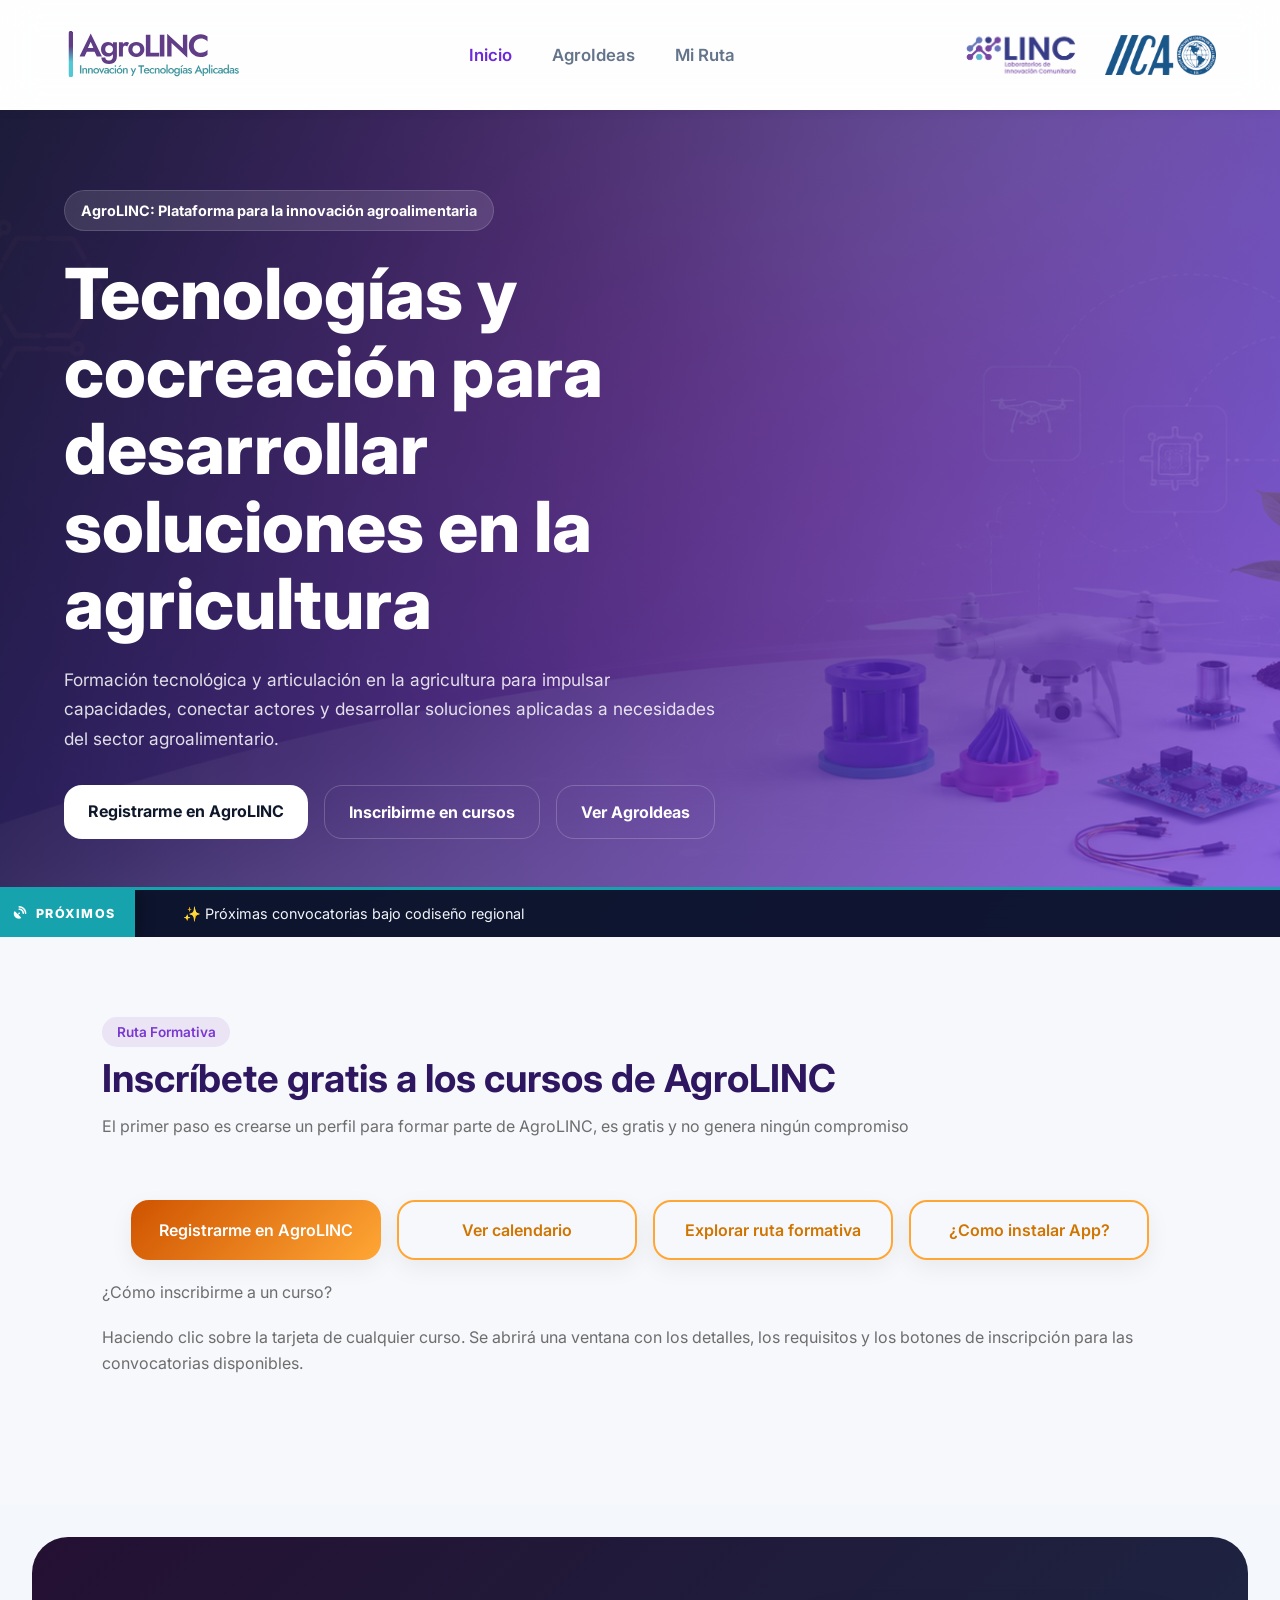
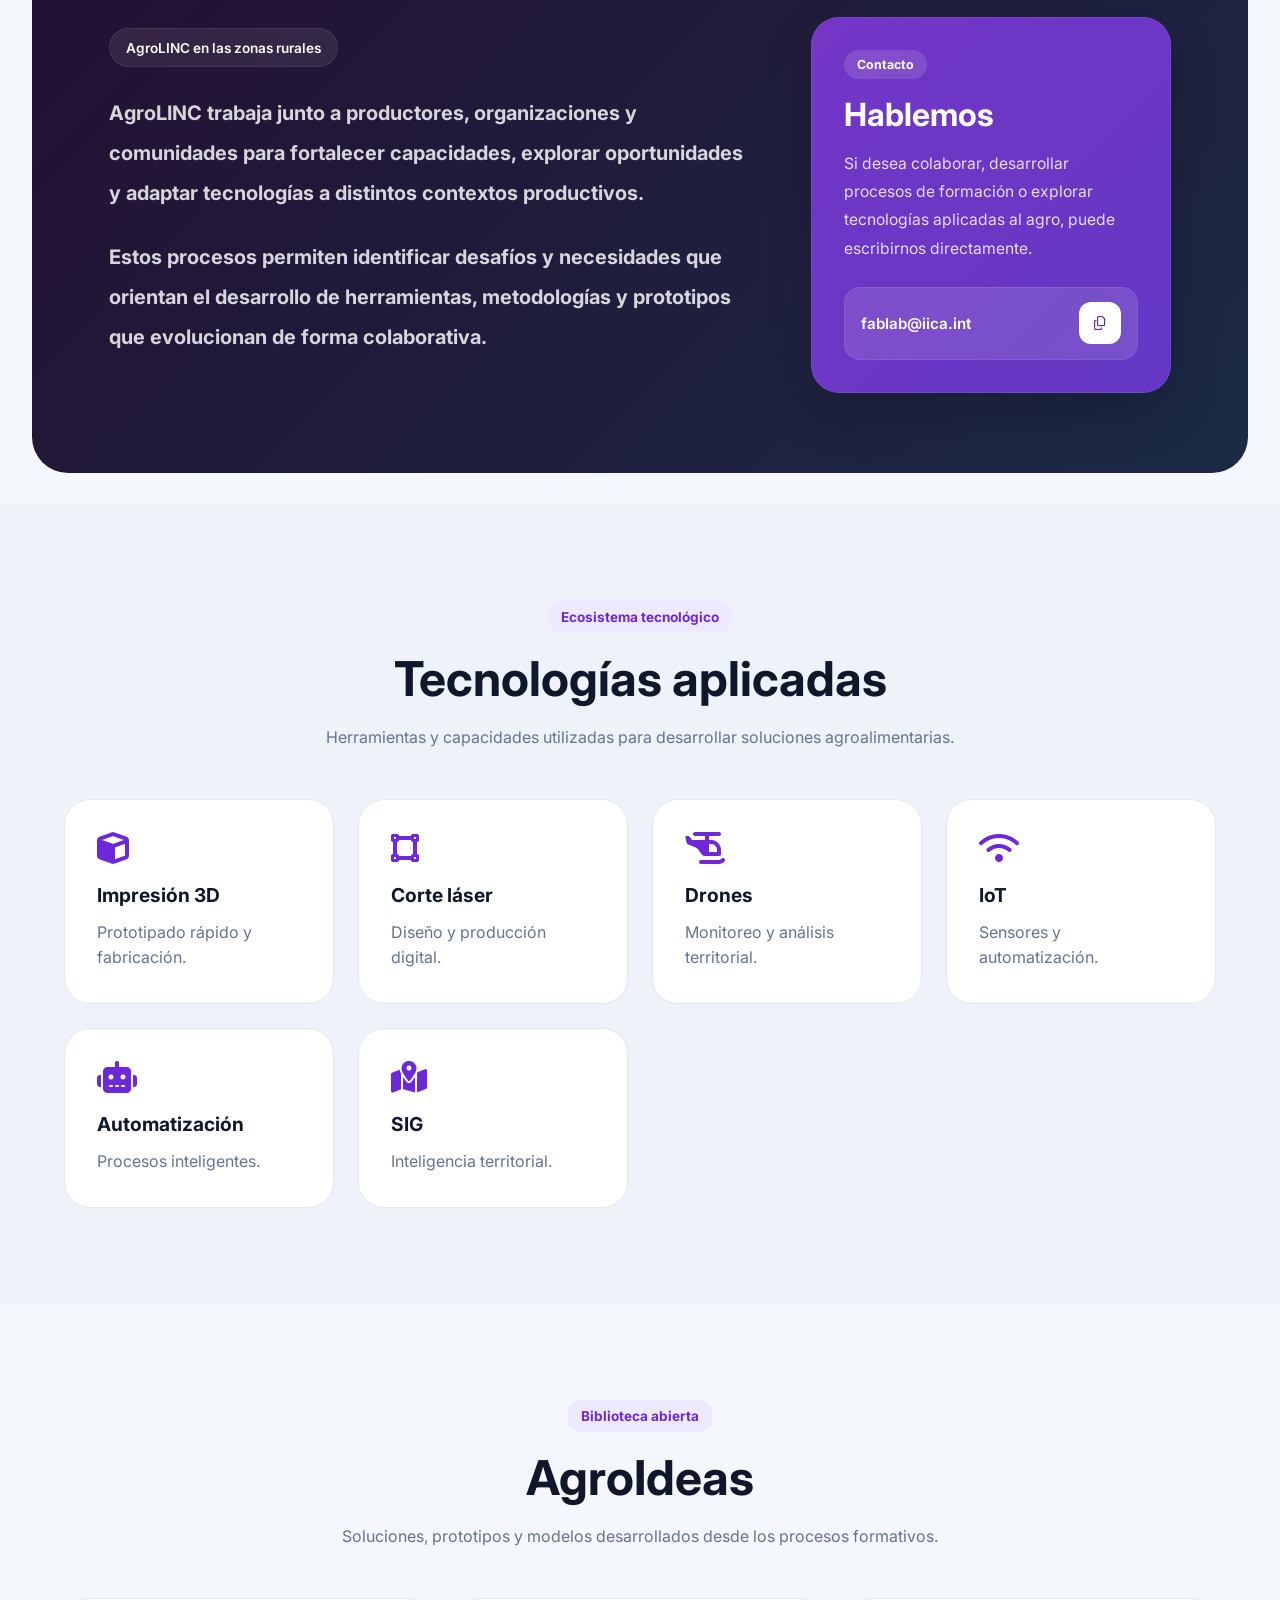
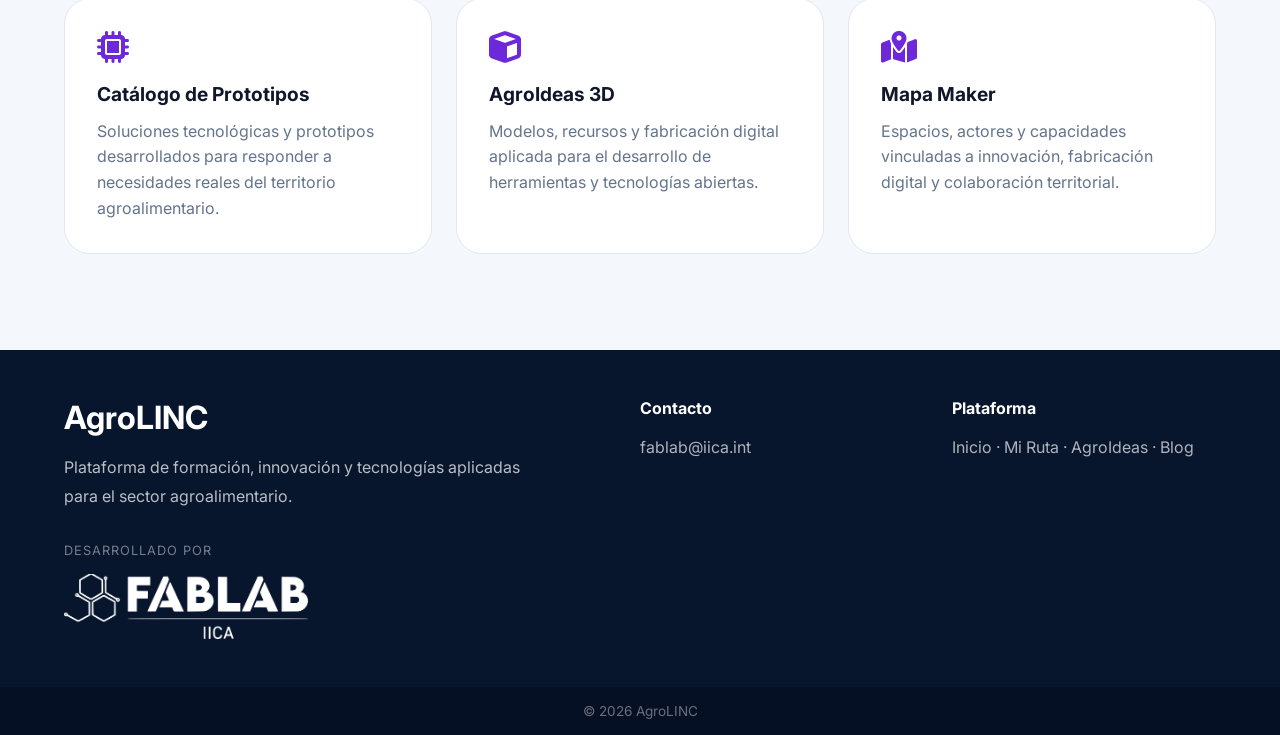
==== commit 3ec90e06: "Add files via upload" ====
--- a/index.html
+++ b/index.html
@@ -202,6 +202,14 @@
   >
     Explorar ruta formativa
   </a>
+  <a
+    href="#"
+    id="btnInstalar"
+    data-img="assets/images/instalar.jpg"
+    class="agrolinc-card-link"
+  >
+    ¿Como instalar App?
+  </a>
 </div>
     <br>
     <p>
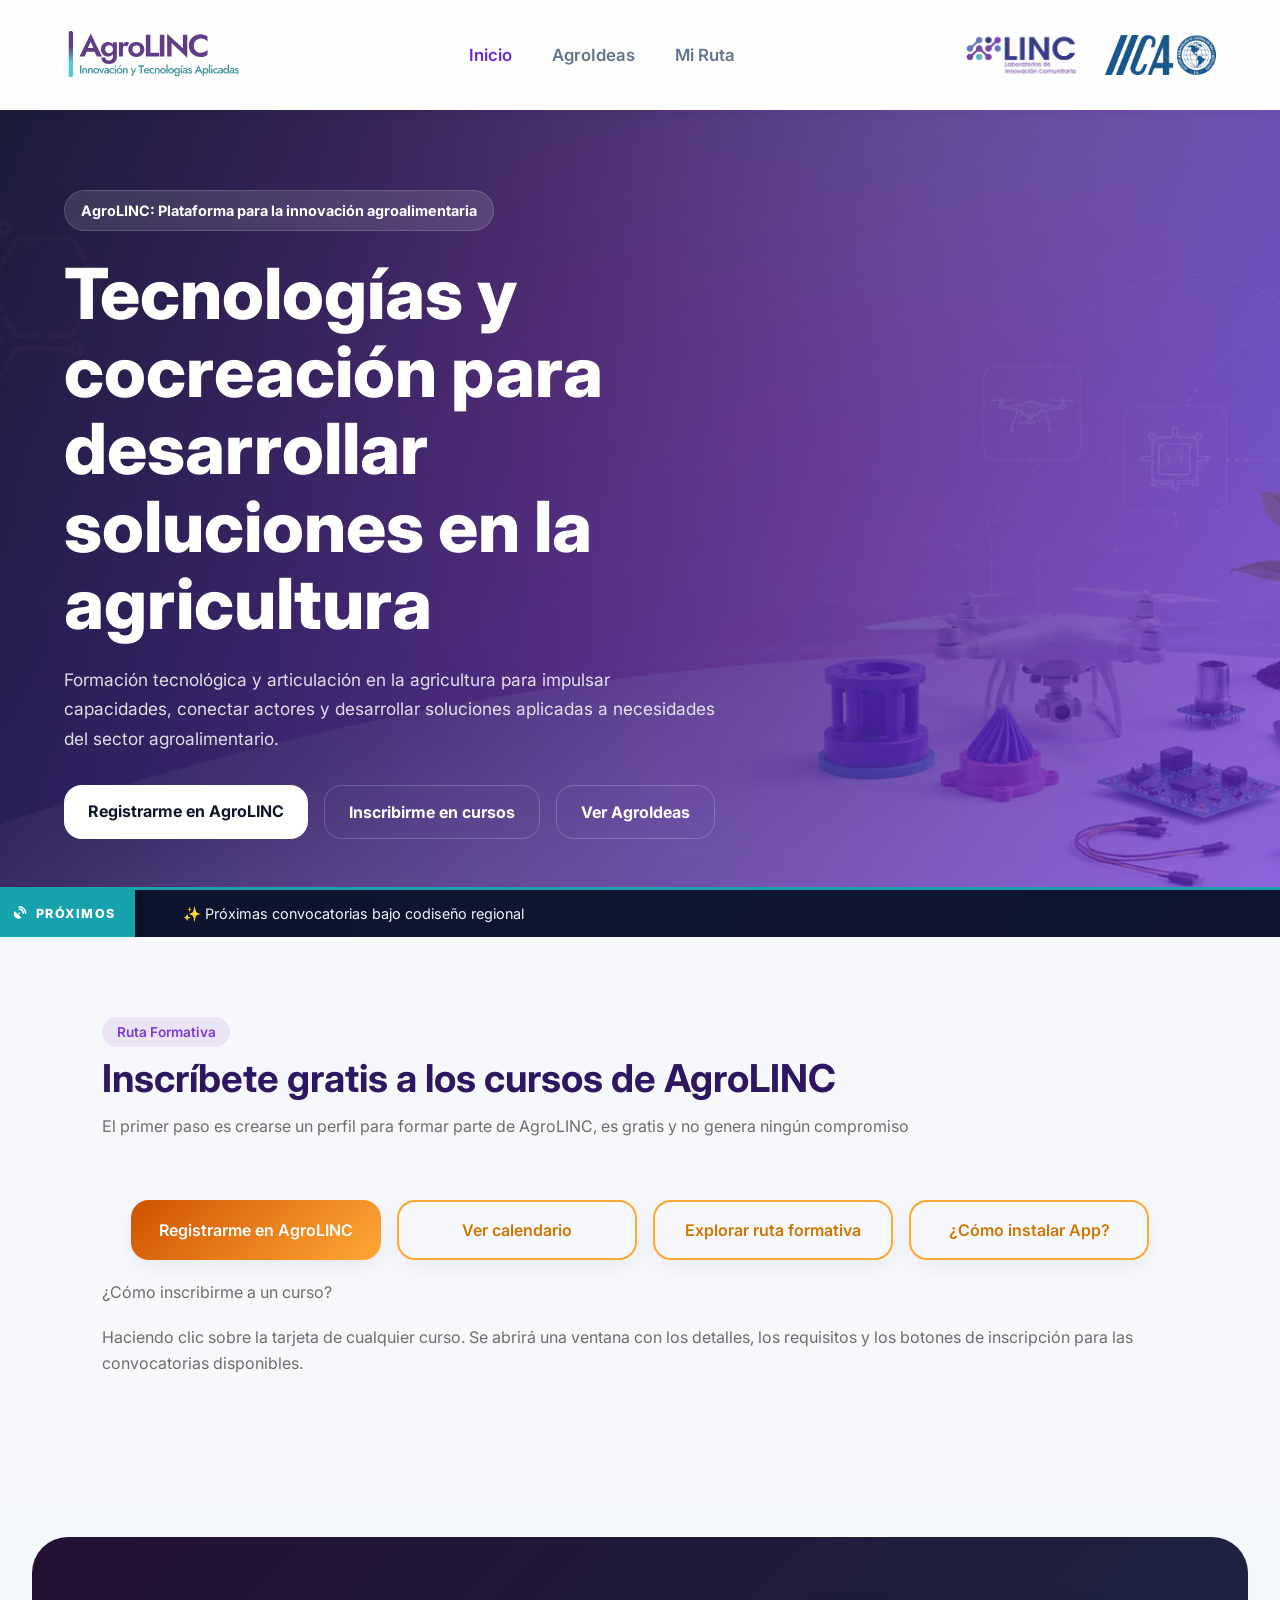
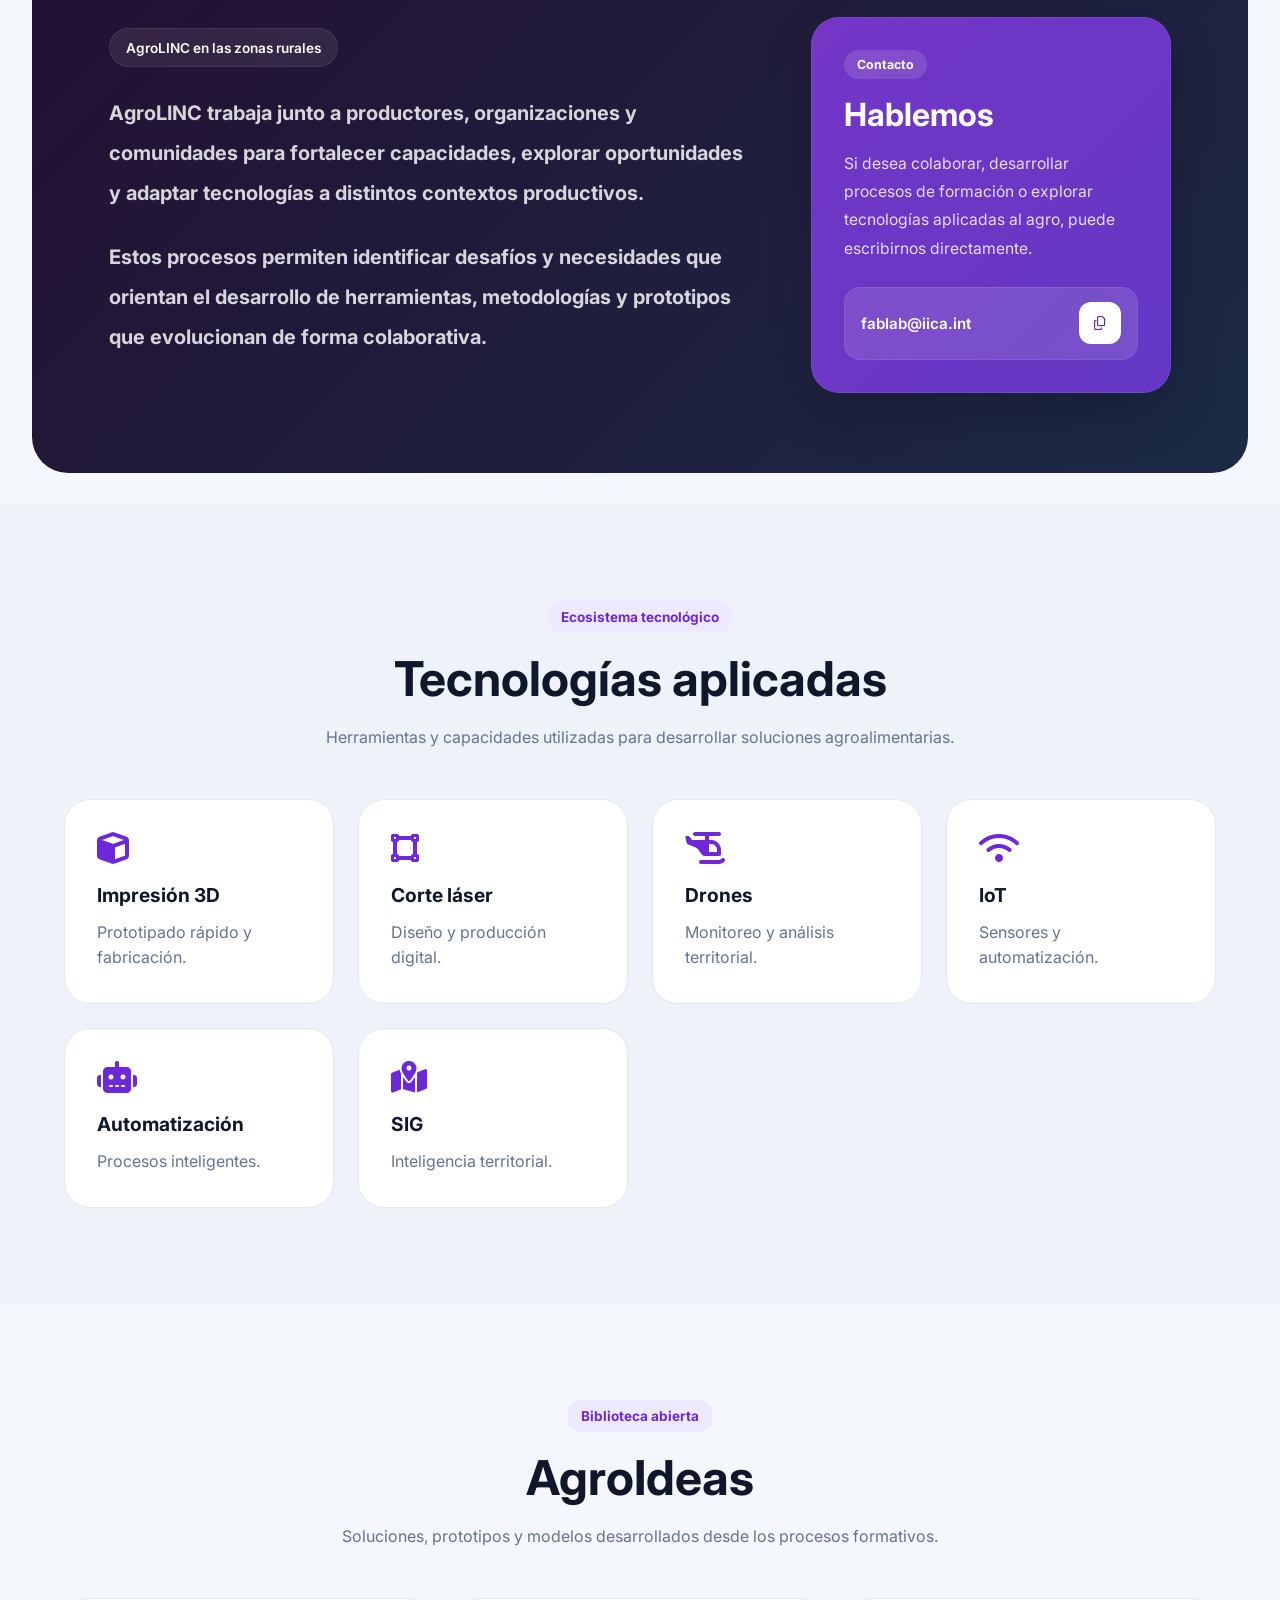
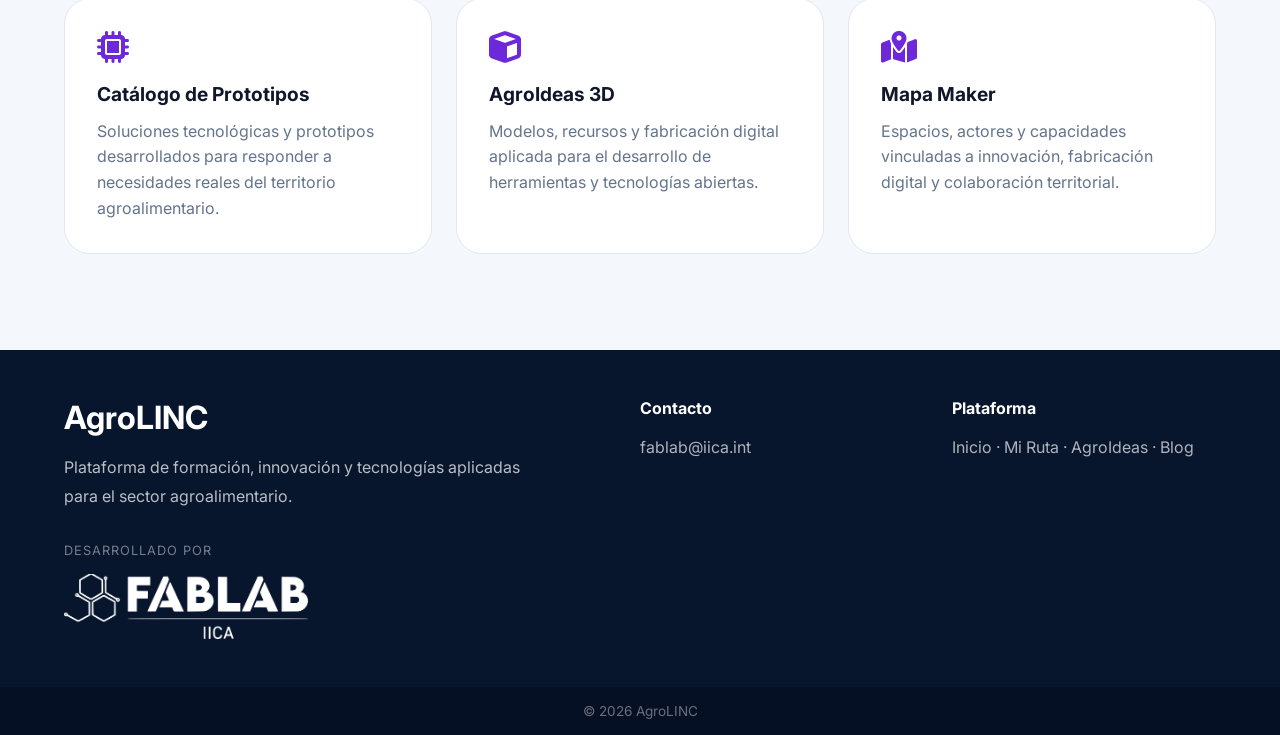
==== commit 7ed6b60b: "Add files via upload" ====
--- a/index.html
+++ b/index.html
@@ -208,7 +208,7 @@
     data-img="assets/images/instalar.jpg"
     class="agrolinc-card-link"
   >
-    ¿Como instalar App?
+    ¿Cómo instalar App?
   </a>
 </div>
     <br>
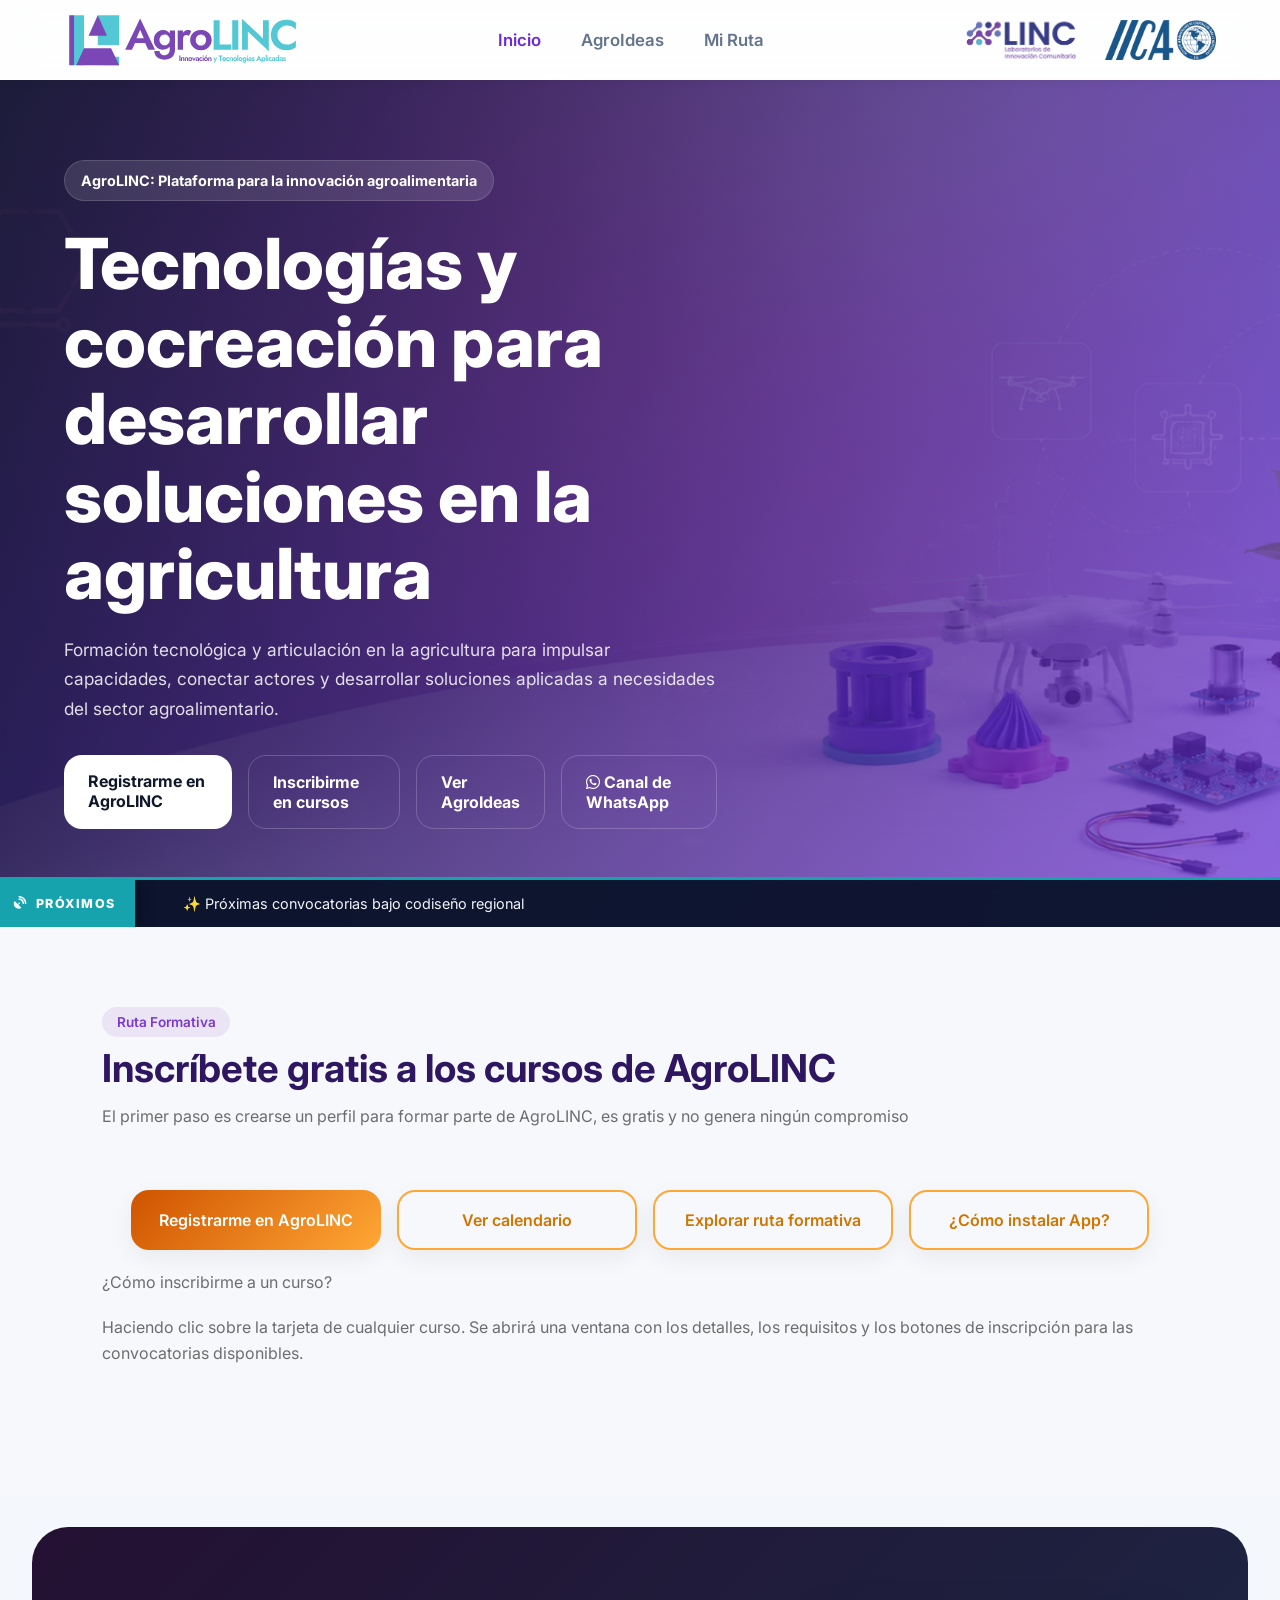
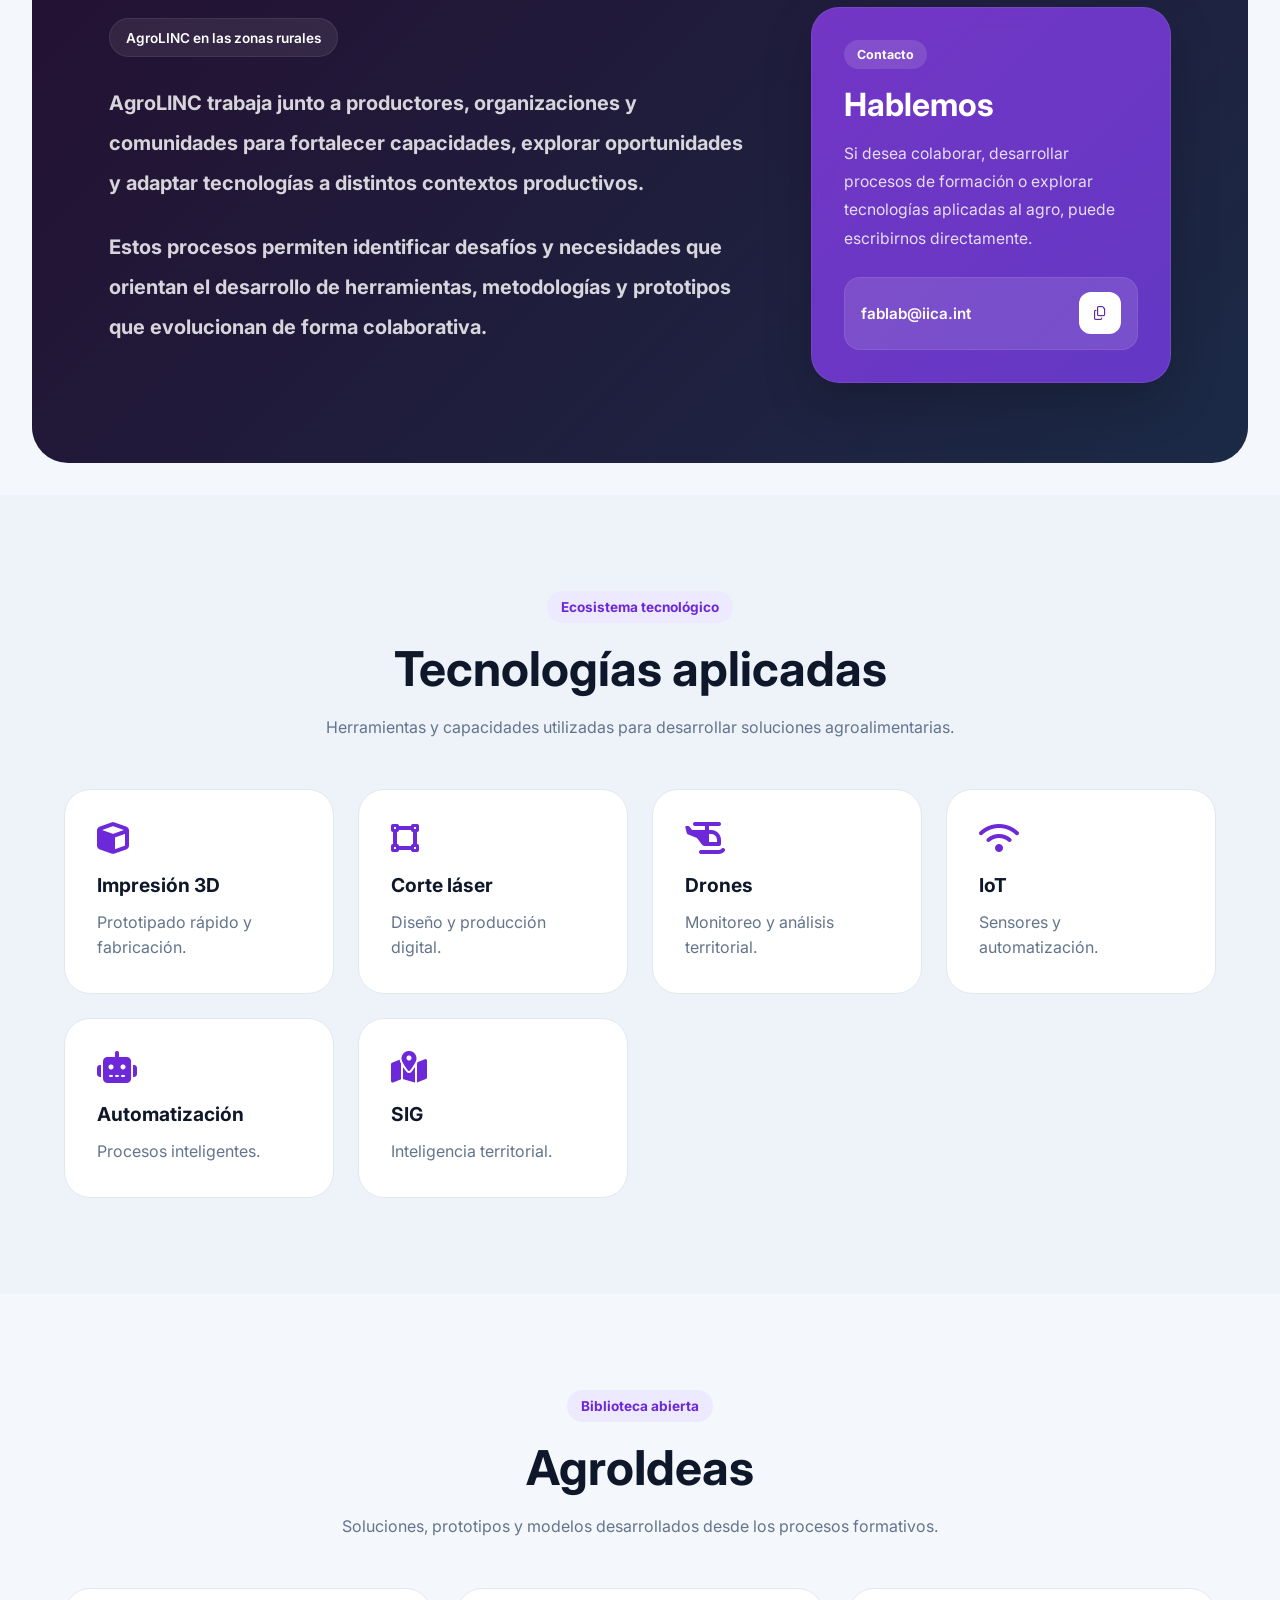
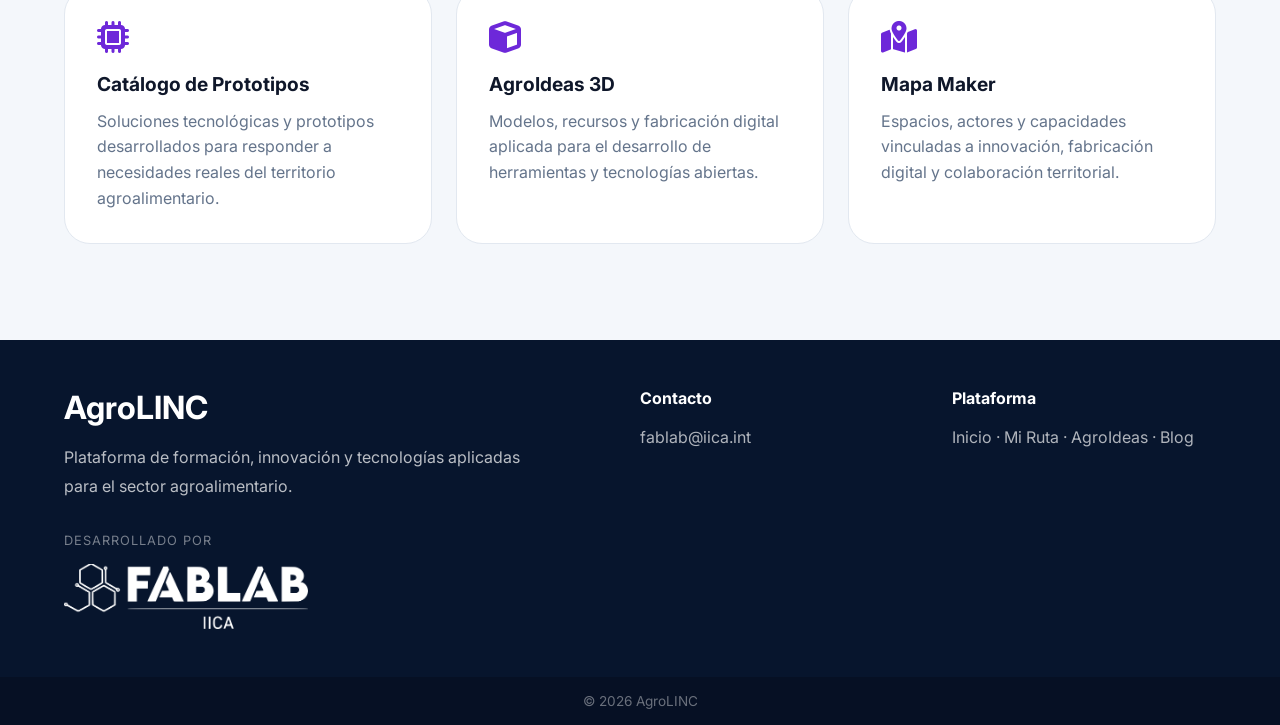
==== commit 7353c6db: "Update index.html" ====
--- a/index.html
+++ b/index.html
@@ -134,6 +134,14 @@
           </a>
           <a href="./agroideas.html" class="secondary-btn">
             Ver AgroIdeas
+          </a>
+          <a
+            href="https://whatsapp.com/channel/0029Vb8jYNCKGGGHT0ehHI34"
+            target="_blank"
+            rel="noopener noreferrer"
+            class="secondary-btn"
+          >
+            <i class="fa-brands fa-whatsapp"></i> Canal de WhatsApp
           </a>
         </div>
       </div>
@@ -620,4 +628,4 @@
   <script src="js/data.js"></script>
   <script src="js/index.js"></script>
 </body>
-</html>+</html>
--- a/css/index.css
+++ b/css/index.css
@@ -27,6 +27,17 @@
   /* overflow-x: hidden; */
 }
 
+/* =========================================================
+   1. ROOT, RESETS & VARIABLES GLOBALES (ACTUALIZADO)
+========================================================= */
+body {
+  font-family: 'Inter', sans-serif;
+  background-color: var(--bg);
+  color: var(--text);
+  position: relative; /* Esencial para el posicionamiento del pseudoelemento */
+  min-height: 100vh;
+}
+
 body {
   font-family: 'Inter', sans-serif;
   background: var(--bg);
@@ -179,7 +190,7 @@
   position: sticky;
   top: 0;
   z-index: 500;
-  height: 110px;
+  height: 80px;
   display: flex;
   justify-content: space-between;
   align-items: center;
@@ -1931,3 +1942,855 @@
   }
 }
 
+/* =========================================================
+   MEJORAS RUTA FORMATIVA AGROLINC
+========================================================= */
+
+/* 1. Loader Discreto en Buscador */
+.search-inline-loader {
+  position: absolute;
+  right: 20px;
+  color: var(--primary);
+  font-size: 1.2rem;
+  z-index: 10;
+}
+
+/* 2. Iconos Minimalistas en Tarjetas e interactividad */
+.course-card-icon {
+  font-size: 1.5rem;
+  color: var(--primary);
+  margin-bottom: 0.5rem;
+  opacity: 0.8;
+}
+.course-card.completed .course-card-icon { color: var(--success); }
+.course-card.locked .course-card-icon { color: var(--muted); }
+
+.course-card {
+  cursor: pointer;
+  position: relative;
+  transition: all 0.25s ease;
+}
+.course-card:hover {
+  transform: translateY(-5px);
+  border-color: var(--primary);
+}
+
+/* 3. Estilos de Requisitos e imágenes dentro del Modal */
+.modal-requirement-box {
+  background: var(--surface-2);
+  border: 1px solid var(--border);
+  padding: 1rem;
+  border-radius: 14px;
+  margin-top: 1rem;
+}
+
+.modal-image-content {
+  width: 100%;
+  border-radius: 14px;
+  margin-top: 1rem;
+  box-shadow: var(--shadow);
+}
+
+.share-logo { height: 50px; }
+
+
+/* =========================================================
+   REQUISITOS DEL MODAL: Corrección adaptativa para móviles
+========================================================= */
+.req-item {
+  display: flex;
+  align-items: center;
+  justify-content: space-between;
+  /* CLAVE: Permite que si no caben en una sola línea, la etiqueta baje elegantemente */
+  flex-wrap: wrap; 
+  gap: 10px;
+  padding: 12px 16px;
+  background: var(--surface-2);
+  border: 1px solid var(--border);
+  border-radius: 12px;
+  margin-bottom: 8px;
+  transition: all 0.2s ease;
+}
+
+/* El enlace o texto del nombre del curso requisito */
+.req-item a, 
+.req-item span:first-child {
+  flex: 1;
+  min-width: 200px; /* Le asegura un espacio mínimo al texto antes de saltar */
+  font-size: 0.9rem;
+  font-weight: 500;
+  line-height: 1.3;
+  word-break: break-word; /* Rompe palabras si el nombre es extremadamente largo */
+}
+
+/* La etiqueta de estado (Disponible / No disponible) */
+.req-badge {
+  padding: 4px 10px;
+  border-radius: 8px;
+  font-size: 0.75rem;
+  font-weight: 600;
+  white-space: nowrap; /* Evita que el texto interno "Disponible" se parta en dos líneas */
+  text-align: center;
+  
+  /* En móviles, si llega a bajar, se estira armoniosamente o se alinea a la derecha */
+  margin-left: auto; 
+}
+
+/* Indicador visual de que es un elemento interactivo */
+.req-item-link::after {
+  content: '';
+  position: absolute;
+  inset: 0;
+  background: var(--primary);
+  opacity: 0;
+  transition: opacity 0.2s ease;
+}
+
+.req-item-link:hover {
+  transform: translateY(-2px);
+  border-color: var(--primary);
+  box-shadow: 0 4px 12px rgba(109, 40, 217, 0.08);
+}
+
+.req-item-link:hover::after {
+  opacity: 0.04;
+}
+
+.req-item-link .req-text-container {
+  display: flex;
+  align-items: center;
+  gap: 0.75rem;
+  color: var(--text);
+  font-weight: 600;
+  font-size: 0.95rem;
+  z-index: 2;
+}
+
+.req-item-link .req-status-badge {
+  padding: 0.35rem 0.75rem;
+  border-radius: 999px;
+  font-size: 0.75rem;
+  font-weight: 700;
+  text-transform: uppercase;
+  letter-spacing: 0.05em;
+  z-index: 2;
+}
+
+/* Variantes de color según el estado real del requisito */
+.req-status-badge.completed { background: rgba(16, 185, 129, 0.12); color: var(--success); }
+.req-status-badge.available { background: rgba(109, 40, 217, 0.12); color: var(--primary); }
+.req-status-badge.locked { background: #f1f5f9; color: #64748b; }
+
+/* Ajuste específico para pantallas muy pequeñas (Media query de seguridad) */
+@media (max-width: 480px) {
+  .req-item {
+    align-items: flex-start; /* Alinea arriba si se vuelve multilínea */
+  }
+  
+  .req-badge {
+    width: auto;
+    margin-left: 0; /* En celulares ultra pequeños se alinea al flujo natural abajo del texto */
+    margin-top: 4px;
+  }
+}
+
+/* ==========================================================================
+   1. BOTÓN DE DESCARGA (INTERFAZ WEB PRINCIPAL)
+   ========================================================================== */
+   .download-share-btn {
+    width: 100%;
+    margin-top: 1.5rem;
+    background: linear-gradient(135deg, #2563eb, #1d4ed8);
+    color: #ffffff;
+    border: none;
+    padding: 0.95rem 1.5rem;
+    border-radius: 16px;
+    font-weight: 700;
+    cursor: pointer;
+    display: inline-flex;
+    align-items: center;
+    justify-content: center;
+    gap: 12px;
+    box-shadow: 0 4px 14px rgba(37, 99, 235, 0.2);
+    transition: all 0.25s cubic-bezier(0.4, 0, 0.2, 1);
+  }
+  
+  /* ==========================================================================
+     2. CONTENEDOR MAESTRO DE LA TARJETA (1200x720)
+     ========================================================================== */
+     #linkedinShareCard {
+      width: 1200px;
+      height: 720px;
+      position: absolute;
+      left: -9999px;
+      display: flex;
+      flex-direction: column;
+      box-sizing: border-box;
+      font-family: system-ui, -apple-system, sans-serif;
+    
+      /* COLOR BASE + TEXTURA DE REJILLA TECNOLÓGICA */
+      background-color: #081d38; /* El azul noche exacto de tu interfaz */
+      background-image: 
+        linear-gradient(315deg,#ffffff24 1px, transparent 3px),
+        linear-gradient(135deg, #00000085 2px, transparent 2px);
+      background-size: 24px 24px; /* Tamaño del cuadrante */
+      background-position: center;
+    }
+  
+  /* Cabecera de Marcas */
+  .share-branding-strip {
+    display: flex;
+    justify-content: space-between;
+    align-items: center;
+    background: #ffffff;
+    padding: 15px 40px;
+    height: 75px;
+    box-sizing: border-box;
+  }
+  
+  .share-branding-strip::before {
+    content: "";
+    position: absolute;
+    top: 0;
+    left: 0;
+    width: 100%;
+    height: 6px;
+    background: linear-gradient(90deg, #54108b, #13aac5);
+  }
+  
+  .share-logo-main { 
+    height: 70px; 
+    width: auto; 
+  }
+  
+  .share-strip-right { 
+    display: flex; 
+    align-items: center; 
+    gap: 25px; 
+  }
+  
+  .share-logo-instm { 
+    height: 70px; 
+    width: auto; 
+    object-fit: contain; 
+  }
+  
+  .share-logo-inst { 
+    height: 38px; 
+    width: auto; 
+    object-fit: contain; 
+  }
+  
+  /* Cuerpo Principal */
+  .share-body {
+    flex: 1;
+    display: flex;
+    flex-direction: column;
+    justify-content: space-between;
+    padding: 35px;
+    padding-top: 15px;
+    box-sizing: border-box;
+    position: relative; /* Eje de referencia indispensable para el ::before */
+  }
+  
+  .share-body::before {
+    content: "";
+    position: absolute;
+    top: -5px;
+    left: 0;
+    width: 100%;
+    height: 5px;
+    background: linear-gradient(90deg, #54108b, #13aac5);
+    z-index: 10; /* Parche de renderizado para html2canvas */
+  }
+  
+  /* Meta Datos del Alumno */
+  .share-user-meta {
+    display: flex;
+    justify-content: space-between;
+    align-items: center;
+    width: 100%;
+  }
+
+  .share-user-stats {
+
+    margin-top: 15px;
+  }
+  
+  .compact-white-name {
+    color: #ffffff !important;
+    font-size: 2.6rem;
+    font-weight: 800;
+    letter-spacing: -0.02em;
+    margin: 0 0 6px 0;
+  }
+  
+  .share-user-sub {
+    color: #94a3b8;
+    font-size: 1.1rem;
+    margin: 0;
+    display: flex;
+    align-items: center;
+    gap: 12px;
+  }
+  
+  .share-separator { 
+    color: #475569; 
+    font-weight: bold; 
+  }
+  
+/* =========================================================
+   CONTENEDOR PADRE GENERAL
+========================================================= */
+.badge-logro-premium {
+  display: flex;
+  align-items: center;
+  gap: 16px;
+  background: rgba(255, 255, 255, 0.03); 
+  border: 1px solid rgba(255, 255, 255, 0.08); 
+  padding: 14px 14px;
+  border-radius: 16px;
+  box-sizing: border-box;
+  box-shadow: 0 8px 32px 0 rgba(0, 0, 0, 0.37); 
+}
+
+/* =========================================================
+   CUADRO MORADO: Eje de referencia absoluto
+========================================================= */
+.badge-premium-icon {
+  width: 50px;
+  height: 50px;
+  background: rgba(139, 92, 246, 0.12); 
+  border-radius: 12px;
+  flex-shrink: 0;
+  box-sizing: border-box;
+  padding: 0; 
+  
+  /* CLAVE: Obligatorio para que el icono se clave en su centro exacto */
+  position: relative; 
+}
+
+/* =========================================================
+   ICONO DE LA MEDALLA: Centrado absoluto indestructible
+========================================================= */
+.badge-premium-icon i {
+  position: absolute;
+  /* El ajuste dorado (top: 40%) contrarresta el desfase de html2canvas */
+  top: 40%; 
+  left: 50%;
+  transform: translate(-50%, -50%);
+  color: #a78bfa; 
+  font-size: 1.6rem; /* Tamaño óptimo para que respire dentro de los 50px */
+  line-height: 1 !important;
+  margin: 0 !important;
+  padding: 0 !important;
+  display: block;
+}
+  
+  .badge-premium-content {
+    display: flex;
+    flex-direction: column;
+    justify-content: center;
+    text-align: left;
+  }
+  
+  .badge-premium-title {
+    color: #e2e8f0;
+    font-size: 1.2rem;
+    font-weight: 700;
+    letter-spacing: 0.02em;
+    line-height: 1.2;
+  }
+  
+  .badge-hours-highlight {
+    color: #c084fc; 
+    font-weight: 800;
+  }
+  
+  .badge-premium-subtitle {
+    color: #94a3b8; 
+    font-size: 0.85rem;
+    font-weight: 500;
+    margin-top: 3px;
+    letter-spacing: 0.01em;
+  }
+  
+  /* ==========================================================================
+     4. ESTUCHE DE MEDALLAS DINÁMICO (LÍNEA DE CURSOS ORDINARIOS)
+     ========================================================================== */
+  .showcase-container {
+    display: flex;
+    align-items: center;
+    gap: 30px;
+    width: 100%;
+    margin: 15px 0;
+    background: rgba(255, 255, 255, 0.03) !important;
+    padding: 25px;
+    border-radius: 20px;
+    border: 1px solid rgba(255, 255, 255, 0.05);
+    box-sizing: border-box;
+  }
+  
+  .compact-medal-case-dynamic {
+    flex: 1;
+    display: grid;
+    gap: 5px; 
+    box-sizing: border-box;
+  }
+  
+  .compact-medal-slot {
+    display: flex;
+    flex-direction: column;
+    align-items: center;
+    justify-content: flex-start;
+    text-align: center;
+    width: 100%;
+    box-sizing: border-box;
+  }
+  
+  .compact-medal-circle {
+    width: 110px;
+    height: 110px;
+    border-radius: 50%;
+    box-sizing: border-box;
+    position: relative; /* Eje estricto para el centrado absoluto del icono */
+  }
+  
+  .compact-medal-circle i {
+    position: absolute;
+    top: 50%;
+    left: 50%;
+    transform: translate(-50%, -50%); /* Centrado matemático puro para html2canvas */
+    font-size: 3rem;
+    line-height: 1 !important;
+    margin: 0 !important;
+    padding: 0 !important;
+    display: block;
+  }
+  
+/* ===========================
+   Medalla desbloqueada
+   =========================== */
+
+   .medal-unlocked .compact-medal-circle {
+    background: rgba(34, 211, 238, 0.10);
+    color: #22D3EE;
+    border: 2px solid #22D3EE;
+
+    /* Sombra muy sutil */
+    filter: drop-shadow(0 2px 6px rgba(34, 211, 238, 0.18));
+
+    position: relative;
+    z-index: 1;
+}
+
+/* Halo suave */
+.medal-unlocked .compact-medal-circle::before {
+    content: "";
+    position: absolute;
+    inset: -8px;
+    border-radius: 50%;
+
+    background: radial-gradient(
+        circle,
+        rgba(34,211,238,.18) 0%,
+        rgba(34,211,238,.08) 45%,
+        rgba(34,211,238,0) 72%
+    );
+
+    z-index: -1;
+    pointer-events: none;
+}
+
+/* Aro interior para dar sensación de insignia */
+.medal-unlocked .compact-medal-circle::after {
+    content: "";
+    position: absolute;
+    inset: 3px;
+    border-radius: 50%;
+    border: 1px solid rgba(255,255,255,.10);
+    pointer-events: none;
+}
+  
+  /* Estado: MEDALLA BLOQUEADA */
+  .medal-locked .compact-medal-circle {
+    background: rgba(255, 255, 255, 0.03);
+    color: rgba(255, 255, 255, 0.12);
+    border: 2px dashed rgba(255, 255, 255, 0.12);
+    width: 75px;
+    height: 75px;
+    margin-top: 24px;
+  }
+  
+  .medal-locked .compact-medal-circle i {
+    font-size: 1.6rem !important;
+    opacity: 0.40;
+  }
+  
+  /* Textos de los Cursos (Títulos y Fechas) */
+
+  
+  .medal-course-date {
+    font-size: 0.72rem;
+    color: #7a7a7a81; 
+    font-weight: 700;
+    margin-bottom: 2px;
+    letter-spacing: 0.02em;
+    opacity: 0.9;
+    display: block;
+    width: 100%;
+  }
+  
+  .medal-locked-title {
+    color: rgba(255, 255, 255, 0.25);
+    font-size: 0.75rem;
+    font-weight: 500;
+    margin-top: 10px;
+    margin-bottom: 10px;
+  }
+  
+  .medal-locked-date {
+    font-size: 0.72rem;
+    color: rgba(255, 255, 255, 0.2);
+    font-weight: 500;
+    margin-top: 6px;
+    display: block;
+    width: 100%;
+  }
+  
+  /* ==========================================================================
+     5. PANEL EXCLUSIVO: MÓDULO FINAL (EL TROFEO DE CIERRE)
+     ========================================================================== */
+  .special-trophy-panel {
+    width: 180px;
+    height: 160px;
+    border-left: 2px dashed rgba(255, 255, 255, 0.15);
+    display: flex;
+    flex-direction: column;
+    align-items: center;
+    justify-content: center;
+    padding-left: 25px;
+    box-sizing: border-box;
+  }
+  
+  .trophy-badge {
+    width: 100px;
+    height: 100px;
+    border-radius: 18px;
+    position: relative; /* Ancla de centrado seguro */
+    box-sizing: border-box;
+  }
+ 
+  
+  /* Trofeo: Estado Bloqueado */
+  .trophy-locked .trophy-badge {
+    background: rgba(255, 255, 255, 0.02);
+    border: 3px dashed rgba(255, 255, 255, 0.15);
+    color: rgba(255, 255, 255, 0.089);
+    font-size: 2.5rem;
+  }
+  
+
+  .medal-unlocked .compact-medal-circle {
+    background: rgba(34, 211, 238, 0.10);
+    color: #22D3EE;
+    border: 2px solid #22D3EE;
+
+    /* Sombra muy sutil */
+    filter: drop-shadow(0 2px 6px rgba(34, 211, 238, 0.18));
+
+    position: relative;
+    z-index: 1;
+}
+
+/* =========================================================
+   TROFEO COMPLETADO: Contenedor Padre Rígido
+========================================================= */
+.trophy-unlocked .trophy-badge {
+  width: 100px;
+  height: 100px;
+  border-radius: 18px;
+  background: linear-gradient(135deg, rgba(234, 179, 8, 0.2), rgba(251, 191, 36, 0.2));
+  border: 3px solid #eab308;
+  
+  /* Sistema de coordenadas absoluto blindado */
+  position: relative;
+  z-index: 1;
+  box-sizing: border-box;
+  overflow: visible; /* Permite que el aura exterior respire sin cortarse */
+}
+
+/* HALO SUAVE DE ORO (Aura exterior expansiva) */
+.trophy-unlocked .trophy-badge::before {
+  content: "";
+  position: absolute;
+  inset: -8px; 
+  border-radius: 22px; 
+  background: radial-gradient(
+    circle,
+    rgba(234, 179, 8, 0.22) 0%,
+    rgba(234, 179, 8, 0.08) 45%,
+    rgba(234, 179, 8, 0) 75%
+  );
+  z-index: -1;
+  pointer-events: none;
+}
+
+/* ARO INTERIOR DE CRISTAL ORIGINAL (Recuperado y Blindado) */
+.trophy-unlocked .trophy-badge::after {
+  content: "";
+  position: absolute;
+  
+  /* Centrado absoluto simétrico por coordenadas fijas */
+  top: 4px;
+  left: 4px;
+  width: 86px;  /* 100px - 6px de bordes - 8px de aire */
+  height: 86px; 
+  
+  border-radius: 13px;
+  border: 1px solid rgba(255, 255, 255, 0.12); /* Tu línea fina original */
+  pointer-events: none;
+  box-sizing: border-box;
+  z-index: 2;
+}
+
+/* =========================================================
+   ICONO DEL TROFEO: ¡Más Grande y Centrado al Píxel!
+========================================================= */
+.trophy-unlocked .trophy-badge i {
+  position: absolute;
+  
+  /* El truco de oro: Anclaje al 50% con transform anti-desfases */
+  top: 50%;
+  left: 50%;
+  transform: translate(-50%, -50%);
+  
+  color: #eab308; 
+  font-size: 2.8rem; /* ¡Incrementado considerablemente para máxima presencia! */
+  
+  /* Reseteo absoluto de fuentes para evitar que html2canvas empuje hacia arriba */
+  line-height: 1 !important;
+  display: block !important;
+  margin: 0 !important;
+  padding: 0 !important;
+  z-index: 3;
+  
+  /* Sombra proyectada del icono para realzar el metalizado */
+  filter: drop-shadow(0 4px 6px rgba(0, 0, 0, 0.4));
+}
+
+.trophy-title {
+  font-size: 0.85rem;
+  font-weight: 700;
+  text-align: center;
+  color: #94a3b8;
+  letter-spacing: 0.03em;
+}
+
+.trophy-unlocked .trophy-title { 
+  color: #fef08a; 
+}
+  
+  /* ==========================================================================
+     6. PIE DE PÁGINA (FOOTER CON QR INTEGRADO Y BADGES TEMPORALES)
+     ========================================================================== */
+  .share-footer {
+    display: flex;
+    justify-content: space-between;
+    align-items: center;
+    border-top: 1px solid #1e293b;
+    padding: 20px 40px;
+    background:   #041124;
+    height: 100px;
+    box-sizing: border-box;
+    position: relative; 
+    margin-bottom: 0px;
+  }
+  
+  .share-footer-text span {
+    font-weight: 700;
+    color: #ffffff;
+    font-size: 1.05rem;
+    display: block;
+  }
+  
+  .share-footer-text p {
+    color: #64748b;
+    font-size: 0.85rem;
+    margin: 4px 0 0 0;
+  }
+  
+  .share-footer-qr {
+    position: absolute;
+    right: 40px;
+    bottom: 20px; 
+    z-index: 50;
+  }
+  
+  .share-qr-image {
+    width: 110px; 
+    height: 110px;
+    border-radius: 12px;
+    background: #ffffff;
+    padding: 6px;
+    box-shadow: 0 10px 25px rgba(0, 0, 0, 0.5);
+    box-sizing: border-box;
+    display: block;
+  }
+  
+  .share-date-badge {
+    color: #38bdf8 !important; 
+    background: rgba(56, 189, 248, 0.08);
+    padding: 4px 10px;
+    border-radius: 8px;
+    font-weight: 600;
+    font-size: 0.95rem;
+    border: 1px solid rgba(56, 189, 248, 0.15);
+  }
+  
+  /* ==========================================================================
+     7. COMPORTAMIENTO ADAPTATIVO: CASO DE UNA SOLA HILERA (.one-row-case)
+     ========================================================================== */
+  .one-row-case {
+    margin: 35px 0 !important;
+    padding: 40px 30px !important; /* Más colchón interno para equilibrar pesos */
+    background: rgba(255, 255, 255, 0.03) !important;
+  }
+  
+  .one-row-case .share-body {
+    padding-left: 35px !important;
+  }
+  
+  /* Escalado Contenido de Medallas Ganadas (Una sola Hilera) */
+  .one-row-case .medal-unlocked .compact-medal-circle {
+    width: 118px !important;
+    height: 118px !important;
+    border-width: 3px !important;
+    filter: drop-shadow(0px 0px 10px rgba(0, 217, 255, 0.4));
+  }
+  
+  .one-row-case .medal-unlocked .compact-medal-circle i {
+    font-size: 3.2rem !important;
+  }
+  
+ /* =========================================================
+   TÍTULOS DE LOS CURSOS (ESTUCHE NORMAL)
+========================================================= */
+.medal-course-title {
+  color: #e2e8f0;
+  font-size: 0.75rem;
+  font-weight: 600;
+  width: 100%;
+  margin-top: 5px;
+  
+  
+  /* CLAVE 1: Interlineado más compacto para que html2canvas controle las hileras */
+  line-height: 1.5 !important; 
+  
+  /* CLAVE 2: Colchón de seguridad para salvar los rasgos descendentes (g, p, y) */
+  padding-bottom: 5px !important; 
+  
+  /* TRUNCADO SEGURO EN 2 LÍNEAS */
+  display: -webkit-box;
+  -webkit-line-clamp: 2;
+  -webkit-box-orient: vertical;
+  overflow: hidden;
+  box-sizing: border-box; /* Asegura que el padding no rompa el tamaño total */
+}
+
+/* =========================================================
+   TÍTULOS EN UNA SOLA HILERA (.one-row-case)
+========================================================= */
+.one-row-case .medal-unlocked .medal-course-title {
+  font-size: 0.85rem !important;
+  margin-top: 10px !important;
+  color: #ffffff;
+  
+  /* Mantenemos el interlineado y el colchón proporcional al tamaño de letra */
+  line-height: 1.25 !important;
+  padding-bottom: 4px !important;
+}
+  
+  /* Ajuste proporcional de Medallas Bloqueadas (Una sola Hilera) */
+  .one-row-case .medal-locked .compact-medal-circle {
+    width: 70px !important;
+    height: 70px !important;
+    margin-top: 40px !important; 
+  }
+  
+  /* Crecimiento del Bloque de Cierre/Trofeo (Una sola Hilera) */
+  .one-row-case .special-trophy-panel {
+    height: 190px !important;
+    padding-left: 30px !important;
+  }
+  
+  .one-row-case .share-footer {
+    height: 120px !important;
+  }
+
+  .compact-white-name {
+    color: #ffffff !important;
+    font-weight: 800;
+    letter-spacing: -0.02em;
+    margin: 0 0 6px 0;
+    line-height: 1.15; /* Reduce el interlineado para que si pasa a dos hileras no empuje las medallas */
+  
+    /* ESCUDO DE SEGURIDAD CONTRA DESBORDES MULTILÍNEA */
+    display: -webkit-box;
+    -webkit-line-clamp: 2; /* Máximo absoluto de 2 hileras permitidas en la tarjeta */
+    -webkit-box-orient: vertical;
+    overflow: hidden;
+    text-overflow: ellipsis; /* Si es ridículamente largo, pone "..." al final para salvar el layout */
+    margin-right: 15px;
+  }
+
+  /* =========================================================
+   NUEVA ETIQUETA DE FECHA DE EMISIÓN
+========================================================= */
+.share-date-badge {
+  background: rgba(34, 211, 238, 0.08); /* Un toque sutil cian para amarrar con las medallas */
+  color: #22d3ee !important;
+  padding: 2px 8px;
+  border-radius: 6px;
+  border: 1px solid rgba(34, 211, 238, 0.15);
+  font-size: 0.7rem; /* Ligeramente más pequeño para mantener discreción */
+  display: inline-flex;
+  align-items: center;
+  gap: 4px;
+}
+
+.share-date-badge i {
+  color: #22d3ee !important;
+}
+
+/* =========================================================
+   ESTRUCTURA DEL FOOTER OPTIMIZADA PARA COEXISTENCIA
+========================================================= */
+.share-footer {
+  display: flex;
+  justify-content: space-between;
+  align-items: flex-end; /* Alinea los bloques al fondo */
+  box-sizing: border-box;
+}
+
+/* Bloque contenedor que agrupa el texto y la nueva marca abajo */
+.share-footer-left-block {
+  display: flex;
+  flex-direction: column;
+  gap: 12px; /* Espacio controlado entre el texto descriptivo y el logo */
+  flex-grow: 1;
+}
+
+/* El nuevo espacio para el logotipo institucional del footer */
+.share-footer-branding {
+  display: block;
+  text-align: left;
+}
+
+.share-logo-footer-inst {
+  height: 45px; /* Altura discreta y elegante para que conviva en armonía */
+  width: auto; /* Sutil transparencia para que se fusione con el pie de página */
+  bottom: 27px;
+  right: 270px;
+  position: absolute;
+}
